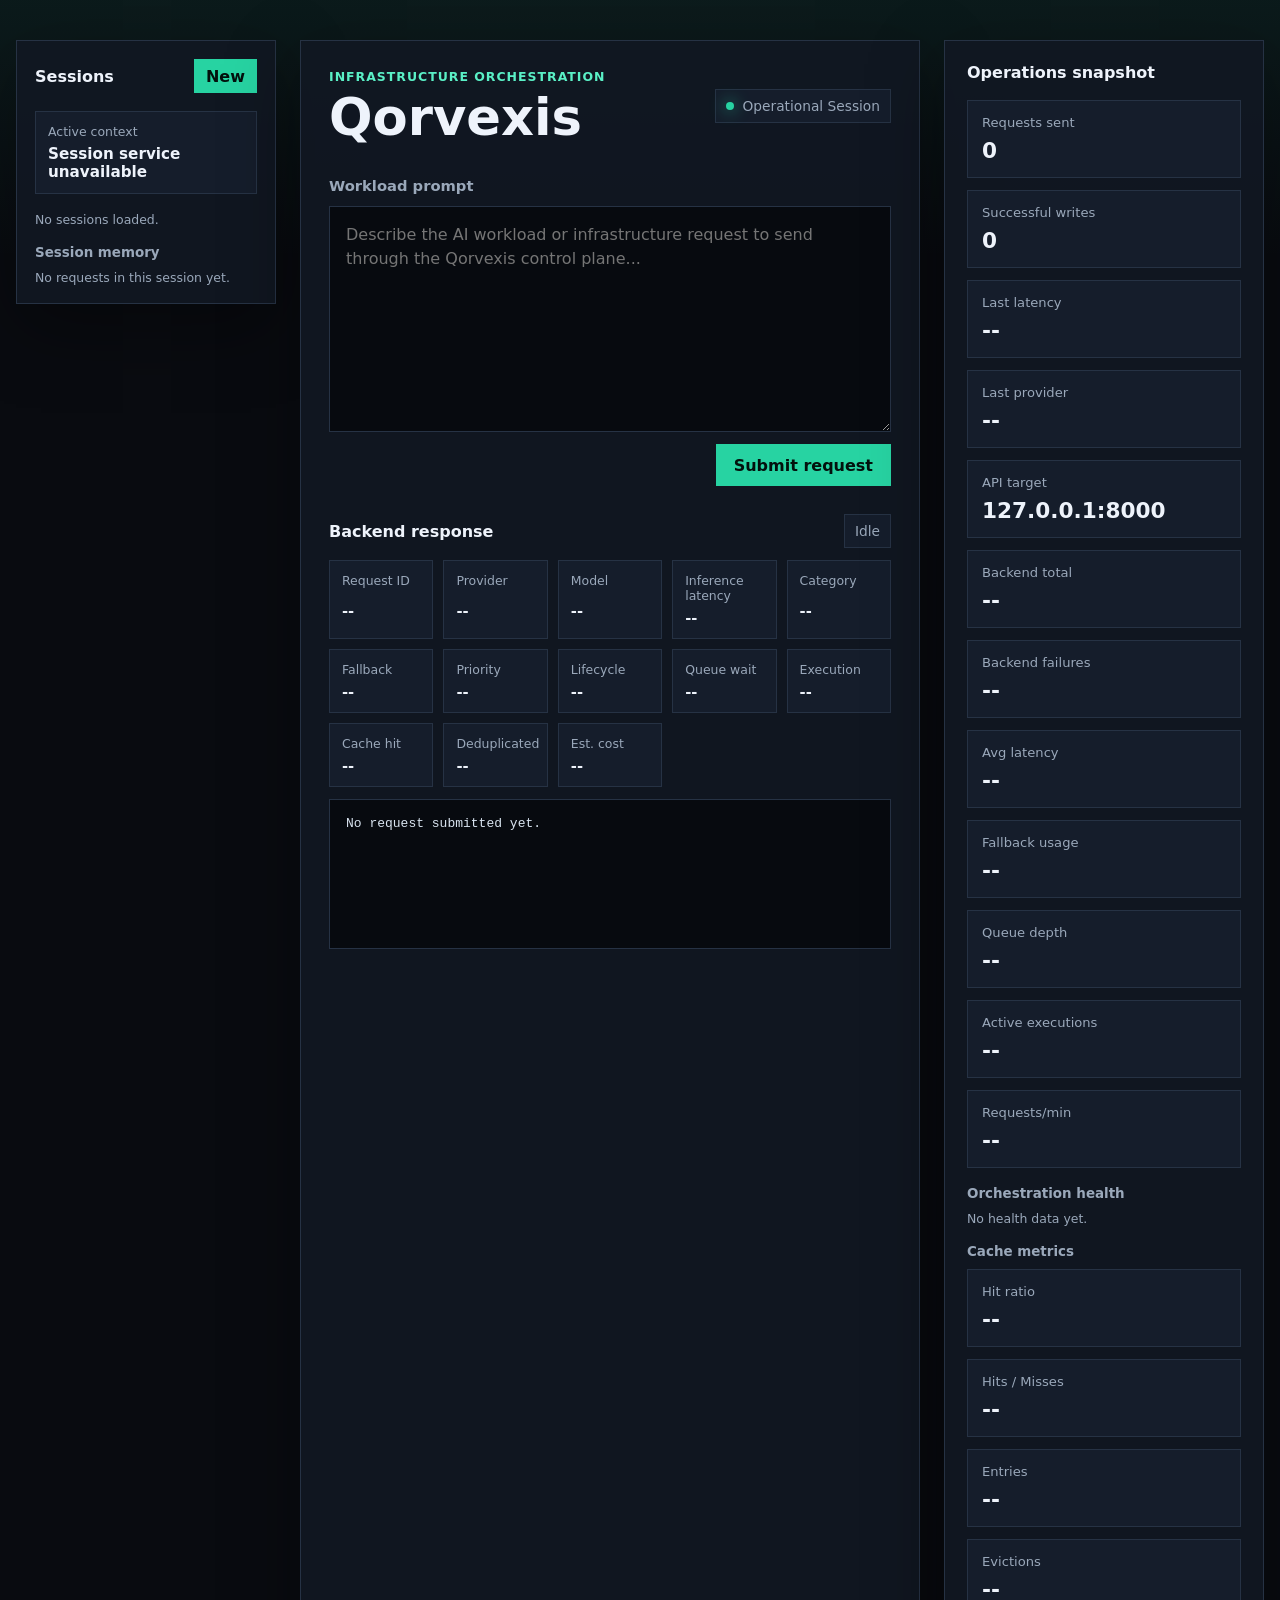
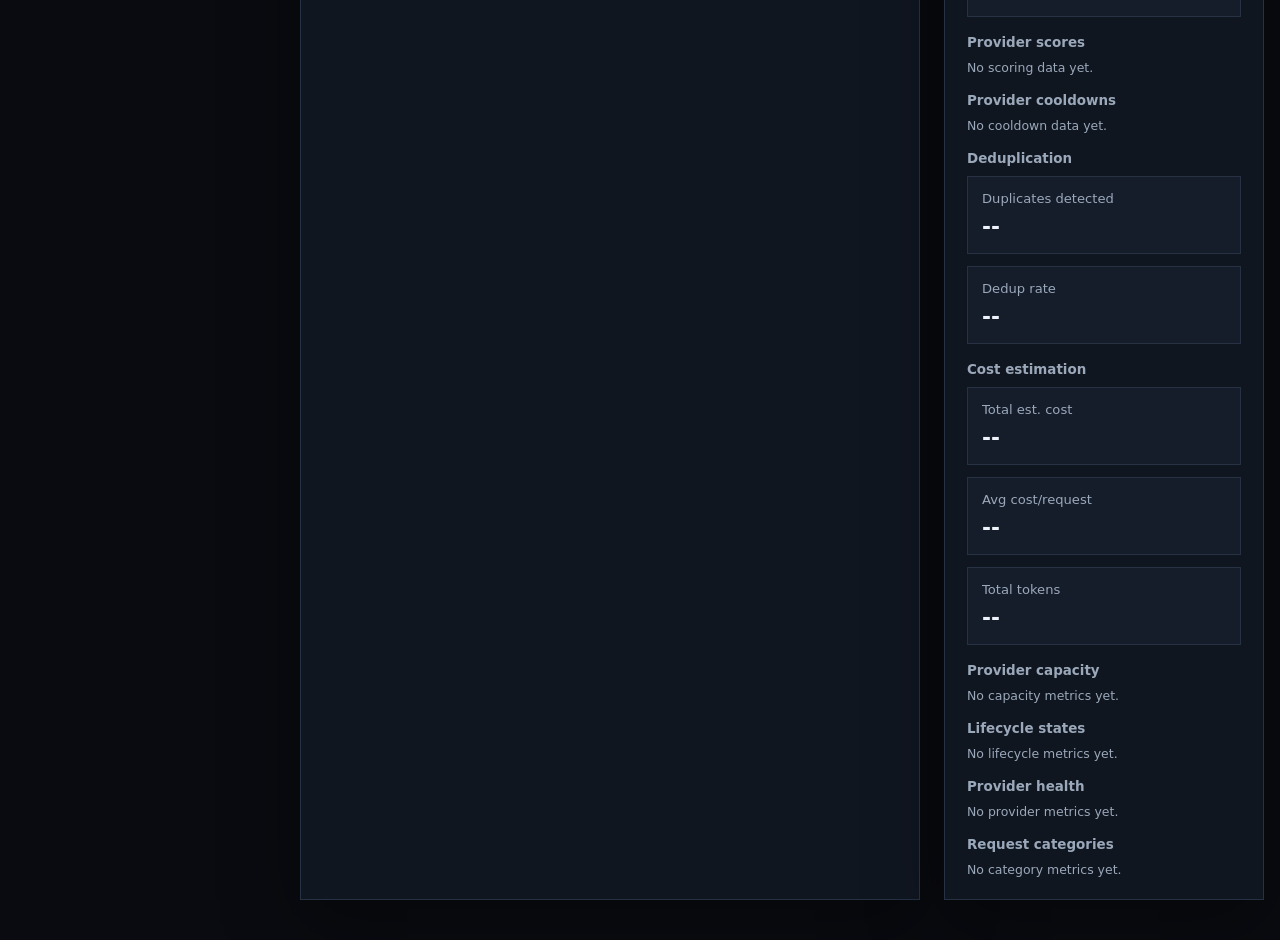
==== frontend/index.html @ 89fd3000 "Initial clean commit" ====
<!DOCTYPE html>
<html lang="en">
  <head>
    <meta charset="UTF-8" />
    <meta name="viewport" content="width=device-width, initial-scale=1.0" />
    <title>Qorvexis Infrastructure Console</title>
    <link rel="stylesheet" href="style.css" />
  </head>
  <body>
    <main class="app-shell">
      <aside class="session-panel">
        <div class="session-header">
          <h2>Sessions</h2>
          <button id="newSessionButton" type="button">New</button>
        </div>
        <div class="active-session">
          <span>Active context</span>
          <strong id="currentSessionName">Starting...</strong>
        </div>
        <div id="sessionList" class="session-list">
          <span class="empty-state">No sessions loaded.</span>
        </div>
        <section class="ops-section">
          <h3>Session memory</h3>
          <div id="sessionHistory" class="ops-list">
            <span class="empty-state">No requests in this session yet.</span>
          </div>
        </section>
      </aside>

      <section class="console-panel">
        <div class="panel-header">
          <div>
            <p class="eyebrow">Infrastructure orchestration</p>
            <h1>Qorvexis</h1>
          </div>
          <div class="status-pill">
            <span class="status-dot"></span>
            Operational Session
          </div>
        </div>

        <form id="promptForm" class="prompt-form">
          <label for="promptInput">Workload prompt</label>
          <textarea
            id="promptInput"
            name="prompt"
            rows="8"
            placeholder="Describe the AI workload or infrastructure request to send through the Qorvexis control plane..."
            required
          ></textarea>
          <div class="form-actions">
            <p id="formMessage" class="form-message" aria-live="polite"></p>
            <button id="submitButton" type="submit">Submit request</button>
          </div>
        </form>

        <section class="response-section" aria-live="polite">
          <div class="section-title-row">
            <h2>Backend response</h2>
            <span id="requestState" class="request-state">Idle</span>
          </div>
          <div class="inference-metadata">
            <div>
              <span>Request ID</span>
              <strong id="requestId">--</strong>
            </div>
            <div>
              <span>Provider</span>
              <strong id="providerUsed">--</strong>
            </div>
            <div>
              <span>Model</span>
              <strong id="modelUsed">--</strong>
            </div>
            <div>
              <span>Inference latency</span>
              <strong id="inferenceLatency">--</strong>
            </div>
            <div>
              <span>Category</span>
              <strong id="requestCategory">--</strong>
            </div>
            <div>
              <span>Fallback</span>
              <strong id="fallbackUsed">--</strong>
            </div>
            <div>
              <span>Priority</span>
              <strong id="requestPriority">--</strong>
            </div>
            <div>
              <span>Lifecycle</span>
              <strong id="lifecycleState">--</strong>
            </div>
            <div>
              <span>Queue wait</span>
              <strong id="queueWait">--</strong>
            </div>
            <div>
              <span>Execution</span>
              <strong id="executionDuration">--</strong>
            </div>
            <div>
              <span>Cache hit</span>
              <strong id="cacheHit">--</strong>
            </div>
            <div>
              <span>Deduplicated</span>
              <strong id="deduplicated">--</strong>
            </div>
            <div>
              <span>Est. cost</span>
              <strong id="estimatedCost">--</strong>
            </div>
          </div>
          <pre id="responseOutput" class="response-output">No request submitted yet.</pre>
        </section>
      </section>

      <aside class="analytics-panel">
        <h2>Operations snapshot</h2>
        <div class="metric-grid">
          <div class="metric-card">
            <span class="metric-label">Requests sent</span>
            <strong id="requestsSent">0</strong>
          </div>
          <div class="metric-card">
            <span class="metric-label">Successful writes</span>
            <strong id="successfulWrites">0</strong>
          </div>
          <div class="metric-card">
            <span class="metric-label">Last latency</span>
            <strong id="lastLatency">--</strong>
          </div>
          <div class="metric-card">
            <span class="metric-label">Last provider</span>
            <strong id="lastProvider">--</strong>
          </div>
          <div class="metric-card">
            <span class="metric-label">API target</span>
            <strong id="apiTarget">Local</strong>
          </div>
          <div class="metric-card">
            <span class="metric-label">Backend total</span>
            <strong id="backendTotal">--</strong>
          </div>
          <div class="metric-card">
            <span class="metric-label">Backend failures</span>
            <strong id="backendFailures">--</strong>
          </div>
          <div class="metric-card">
            <span class="metric-label">Avg latency</span>
            <strong id="averageLatency">--</strong>
          </div>
          <div class="metric-card">
            <span class="metric-label">Fallback usage</span>
            <strong id="fallbackUsage">--</strong>
          </div>
          <div class="metric-card">
            <span class="metric-label">Queue depth</span>
            <strong id="queueDepth">--</strong>
          </div>
          <div class="metric-card">
            <span class="metric-label">Active executions</span>
            <strong id="activeExecutions">--</strong>
          </div>
          <div class="metric-card">
            <span class="metric-label">Requests/min</span>
            <strong id="requestsPerMinute">--</strong>
          </div>
        </div>

        <section class="ops-section">
          <h3>Orchestration health</h3>
          <div id="orchestrationHealth" class="ops-list">
            <span class="empty-state">No health data yet.</span>
          </div>
        </section>
        <section class="ops-section">
          <h3>Cache metrics</h3>
          <div class="metric-grid" id="cacheMetrics">
            <div class="metric-card">
              <span class="metric-label">Hit ratio</span>
              <strong id="cacheHitRatio">--</strong>
            </div>
            <div class="metric-card">
              <span class="metric-label">Hits / Misses</span>
              <strong id="cacheHitsMisses">--</strong>
            </div>
            <div class="metric-card">
              <span class="metric-label">Entries</span>
              <strong id="cacheEntries">--</strong>
            </div>
            <div class="metric-card">
              <span class="metric-label">Evictions</span>
              <strong id="cacheEvictions">--</strong>
            </div>
          </div>
        </section>
        <section class="ops-section">
          <h3>Provider scores</h3>
          <div id="providerScores" class="ops-list">
            <span class="empty-state">No scoring data yet.</span>
          </div>
        </section>
        <section class="ops-section">
          <h3>Provider cooldowns</h3>
          <div id="providerCooldowns" class="ops-list">
            <span class="empty-state">No cooldown data yet.</span>
          </div>
        </section>
        <section class="ops-section">
          <h3>Deduplication</h3>
          <div class="metric-grid" id="dedupMetrics">
            <div class="metric-card">
              <span class="metric-label">Duplicates detected</span>
              <strong id="dedupCount">--</strong>
            </div>
            <div class="metric-card">
              <span class="metric-label">Dedup rate</span>
              <strong id="dedupRate">--</strong>
            </div>
          </div>
        </section>
        <section class="ops-section">
          <h3>Cost estimation</h3>
          <div class="metric-grid" id="costMetrics">
            <div class="metric-card">
              <span class="metric-label">Total est. cost</span>
              <strong id="totalCost">--</strong>
            </div>
            <div class="metric-card">
              <span class="metric-label">Avg cost/request</span>
              <strong id="avgCostPerRequest">--</strong>
            </div>
            <div class="metric-card">
              <span class="metric-label">Total tokens</span>
              <strong id="totalTokens">--</strong>
            </div>
          </div>
        </section>
        <section class="ops-section">
          <h3>Provider capacity</h3>
          <div id="providerCapacity" class="ops-list">
            <span class="empty-state">No capacity metrics yet.</span>
          </div>
        </section>
        <section class="ops-section">
          <h3>Lifecycle states</h3>
          <div id="lifecycleBreakdown" class="ops-list">
            <span class="empty-state">No lifecycle metrics yet.</span>
          </div>
        </section>
        <section class="ops-section">
          <h3>Provider health</h3>
          <div id="providerHealth" class="ops-list">
            <span class="empty-state">No provider metrics yet.</span>
          </div>
        </section>
        <section class="ops-section">
          <h3>Request categories</h3>
          <div id="categoryBreakdown" class="ops-list">
            <span class="empty-state">No category metrics yet.</span>
          </div>
        </section>
      </aside>
    </main>

    <script src="script.js"></script>
  </body>
</html>
---- frontend/style.css ----
:root {
  color-scheme: dark;
  --bg: #090b10;
  --panel: #111722;
  --panel-strong: #151d2b;
  --border: #263244;
  --text: #eef3fb;
  --muted: #9aa8ba;
  --accent: #27d3a2;
  --accent-strong: #5af0c6;
  --danger: #ff6b7a;
  --warning: #e6bd54;
  --shadow: rgba(0, 0, 0, 0.35);
  font-family: Inter, ui-sans-serif, system-ui, -apple-system, BlinkMacSystemFont,
    "Segoe UI", sans-serif;
}

* {
  box-sizing: border-box;
}

body {
  margin: 0;
  min-height: 100vh;
  background:
    linear-gradient(180deg, rgba(39, 211, 162, 0.08), transparent 260px),
    var(--bg);
  color: var(--text);
}

button,
textarea {
  font: inherit;
}

.app-shell {
  display: grid;
  grid-template-columns: 260px minmax(0, 1fr) 320px;
  gap: 24px;
  width: min(1440px, calc(100% - 32px));
  margin: 0 auto;
  padding: 40px 0;
}

.console-panel,
.session-panel,
.analytics-panel {
  border: 1px solid var(--border);
  background: rgba(17, 23, 34, 0.92);
  box-shadow: 0 24px 70px var(--shadow);
}

.console-panel {
  padding: 28px;
}

.analytics-panel {
  align-self: start;
  padding: 22px;
}

.session-panel {
  align-self: start;
  padding: 18px;
}

.panel-header,
.section-title-row,
.form-actions,
.session-header {
  display: flex;
  align-items: center;
  justify-content: space-between;
  gap: 16px;
}

.eyebrow {
  margin: 0 0 8px;
  color: var(--accent-strong);
  font-size: 0.78rem;
  font-weight: 700;
  letter-spacing: 0.08em;
  text-transform: uppercase;
}

h1,
h2 {
  margin: 0;
  letter-spacing: 0;
}

h1 {
  font-size: clamp(2.2rem, 4vw, 4rem);
  line-height: 1;
}

h2 {
  font-size: 1rem;
}

.status-pill,
.request-state {
  display: inline-flex;
  align-items: center;
  gap: 8px;
  min-height: 34px;
  border: 1px solid var(--border);
  background: var(--panel-strong);
  color: var(--muted);
  padding: 7px 10px;
  font-size: 0.86rem;
  white-space: nowrap;
}

.status-dot {
  width: 8px;
  height: 8px;
  border-radius: 50%;
  background: var(--accent);
  box-shadow: 0 0 16px rgba(39, 211, 162, 0.9);
}

.prompt-form {
  display: grid;
  gap: 12px;
  margin-top: 34px;
}

label {
  color: var(--muted);
  font-size: 0.92rem;
  font-weight: 700;
}

textarea {
  width: 100%;
  min-height: 220px;
  resize: vertical;
  border: 1px solid var(--border);
  border-radius: 0;
  outline: none;
  background: #070a0f;
  color: var(--text);
  padding: 16px;
  line-height: 1.5;
}

textarea:focus {
  border-color: var(--accent);
  box-shadow: 0 0 0 3px rgba(39, 211, 162, 0.16);
}

button {
  min-height: 42px;
  border: 0;
  background: var(--accent);
  color: #03110d;
  cursor: pointer;
  font-weight: 800;
  padding: 0 18px;
}

button:hover {
  background: var(--accent-strong);
}

button:disabled {
  cursor: not-allowed;
  opacity: 0.62;
}

.session-header button {
  min-height: 34px;
  padding: 0 12px;
}

.active-session {
  display: grid;
  gap: 6px;
  margin: 18px 0;
  border: 1px solid var(--border);
  background: var(--panel-strong);
  padding: 12px;
}

.active-session span {
  color: var(--muted);
  font-size: 0.78rem;
}

.active-session strong {
  overflow-wrap: anywhere;
  font-size: 0.95rem;
}

.session-list {
  display: grid;
  gap: 8px;
  max-height: 240px;
  overflow: auto;
}

.session-item {
  width: 100%;
  min-height: auto;
  border: 1px solid var(--border);
  background: #0b1018;
  color: var(--text);
  text-align: left;
  padding: 10px;
}

.session-item:hover,
.session-item.active {
  border-color: var(--accent);
  background: #102019;
  color: var(--accent-strong);
}

.form-message {
  min-height: 20px;
  margin: 0;
  color: var(--muted);
  font-size: 0.92rem;
}

.form-message.error {
  color: var(--danger);
}

.response-section {
  display: grid;
  gap: 12px;
  margin-top: 28px;
}

.inference-metadata {
  display: grid;
  grid-template-columns: repeat(5, minmax(0, 1fr));
  gap: 10px;
}

.inference-metadata div {
  display: grid;
  gap: 6px;
  min-width: 0;
  border: 1px solid var(--border);
  background: var(--panel-strong);
  padding: 12px;
}

.inference-metadata span {
  color: var(--muted);
  font-size: 0.78rem;
}

.inference-metadata strong {
  overflow-wrap: anywhere;
  font-size: 0.92rem;
}

.response-output {
  min-height: 150px;
  margin: 0;
  border: 1px solid var(--border);
  background: #070a0f;
  color: #d9e4f0;
  overflow: auto;
  padding: 16px;
  white-space: pre-wrap;
}

.analytics-panel h2 {
  margin-bottom: 18px;
}

.metric-grid {
  display: grid;
  gap: 12px;
}

.metric-card {
  display: grid;
  gap: 8px;
  border: 1px solid var(--border);
  background: var(--panel-strong);
  padding: 14px;
}

.metric-label {
  color: var(--muted);
  font-size: 0.82rem;
}

.metric-card strong {
  font-size: 1.35rem;
  overflow-wrap: anywhere;
}

.ops-section {
  display: grid;
  gap: 10px;
  margin-top: 18px;
}

.ops-section h3 {
  margin: 0;
  color: var(--muted);
  font-size: 0.84rem;
  letter-spacing: 0;
}

.ops-list {
  display: grid;
  gap: 8px;
}

.ops-row {
  display: grid;
  gap: 4px;
  border: 1px solid var(--border);
  background: #0b1018;
  padding: 10px;
}

.ops-row strong {
  font-size: 0.92rem;
}

.ops-row span,
.empty-state {
  color: var(--muted);
  font-size: 0.78rem;
}

.health-ok {
  color: var(--accent-strong);
}

.health-warn {
  color: var(--warning);
}

.request-state.loading {
  color: var(--warning);
}

.request-state.success {
  color: var(--accent-strong);
}

.request-state.error {
  color: var(--danger);
}

/* Phase 5 — operational intelligence styles */

.health-critical {
  color: var(--danger);
}

.ops-row .health-ok,
.ops-row .health-warn,
.ops-row .health-critical {
  font-weight: 700;
}

.metric-card strong.health-ok {
  color: var(--accent-strong);
}

.metric-card strong.health-warn {
  color: var(--warning);
}

.metric-card strong.health-critical {
  color: var(--danger);
}

@media (max-width: 860px) {
  .app-shell {
    grid-template-columns: 1fr;
    padding: 20px 0;
  }

  .console-panel,
  .session-panel,
  .analytics-panel {
    padding: 18px;
  }

  .panel-header,
  .form-actions {
    align-items: stretch;
    flex-direction: column;
  }

  .status-pill,
  button {
    width: 100%;
    justify-content: center;
  }

  .inference-metadata {
    grid-template-columns: 1fr;
  }
}
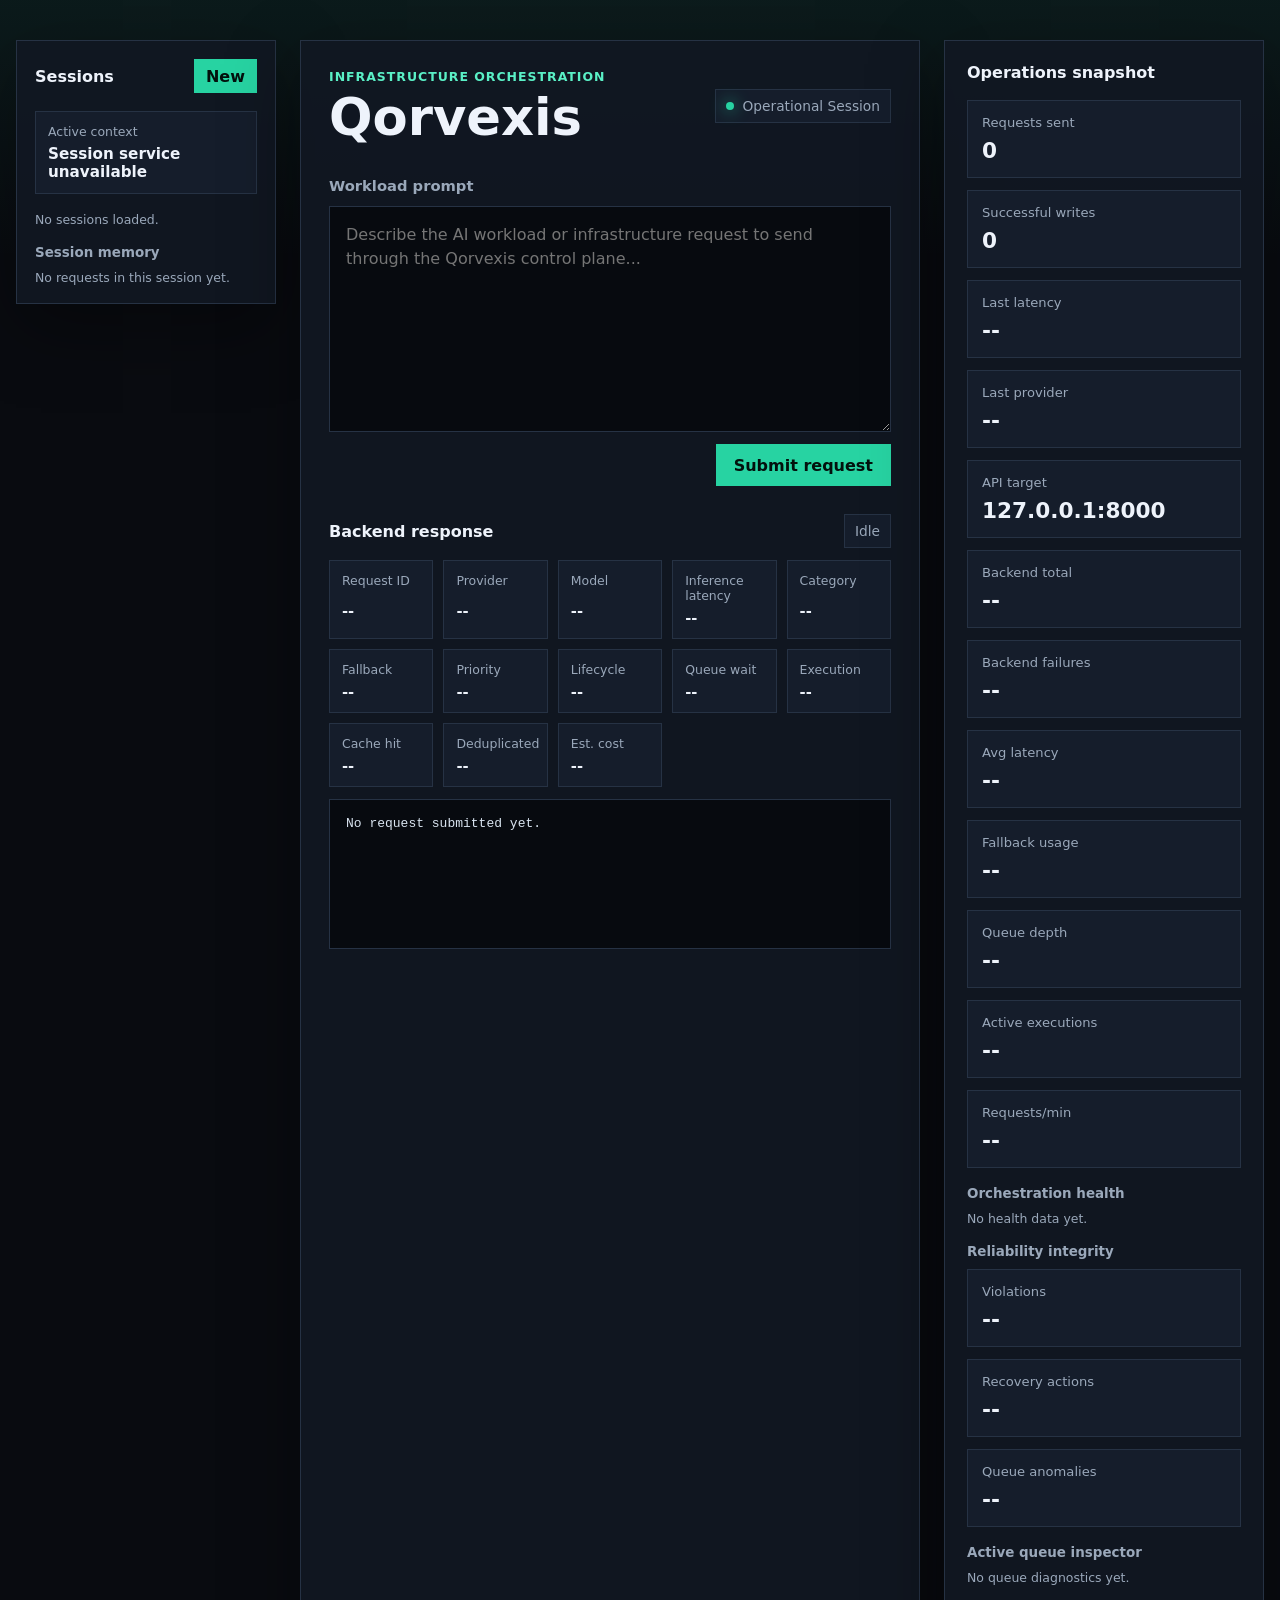
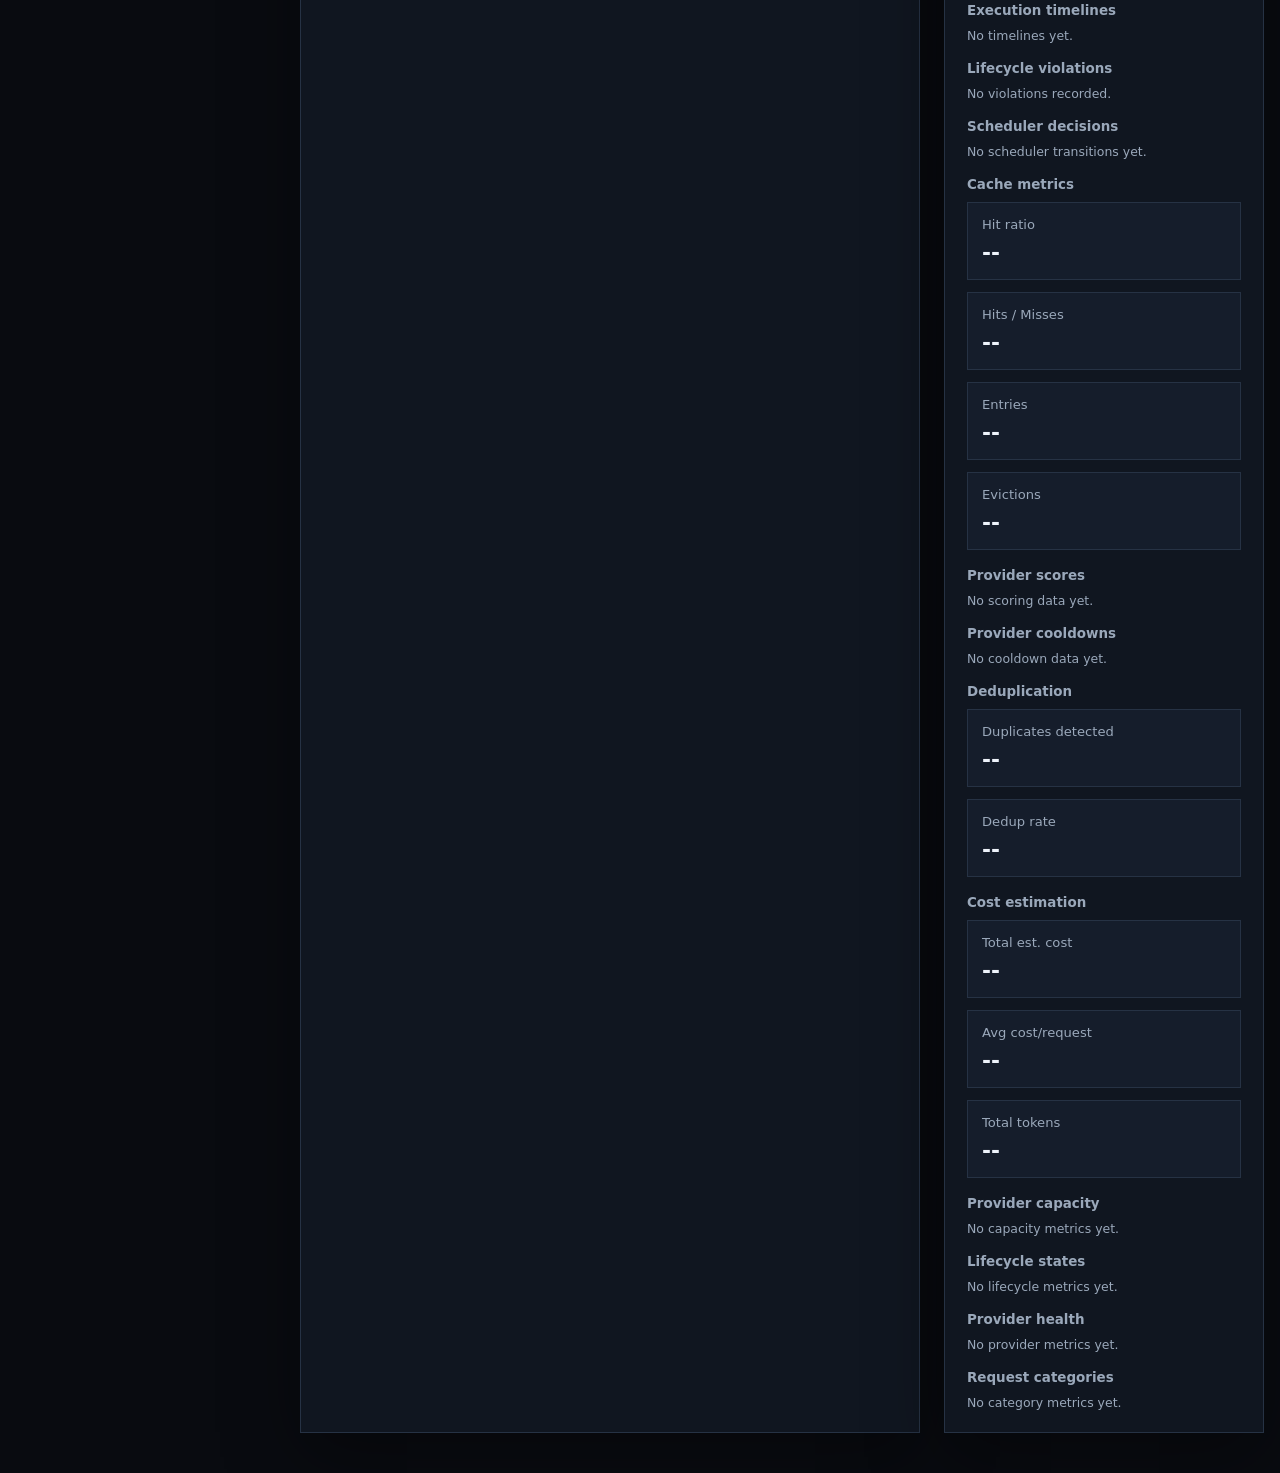
==== commit 4931b5d8: "Phase 6 reliability hardening baseline" ====
--- a/frontend/index.html
+++ b/frontend/index.html
@@ -178,6 +178,47 @@
           </div>
         </section>
         <section class="ops-section">
+          <h3>Reliability integrity</h3>
+          <div class="metric-grid">
+            <div class="metric-card">
+              <span class="metric-label">Violations</span>
+              <strong id="integrityViolations">--</strong>
+            </div>
+            <div class="metric-card">
+              <span class="metric-label">Recovery actions</span>
+              <strong id="recoveryActions">--</strong>
+            </div>
+            <div class="metric-card">
+              <span class="metric-label">Queue anomalies</span>
+              <strong id="queueAnomalies">--</strong>
+            </div>
+          </div>
+        </section>
+        <section class="ops-section">
+          <h3>Active queue inspector</h3>
+          <div id="activeQueueInspector" class="ops-list">
+            <span class="empty-state">No queue diagnostics yet.</span>
+          </div>
+        </section>
+        <section class="ops-section">
+          <h3>Execution timelines</h3>
+          <div id="executionTimelines" class="ops-list">
+            <span class="empty-state">No timelines yet.</span>
+          </div>
+        </section>
+        <section class="ops-section">
+          <h3>Lifecycle violations</h3>
+          <div id="violationLog" class="ops-list">
+            <span class="empty-state">No violations recorded.</span>
+          </div>
+        </section>
+        <section class="ops-section">
+          <h3>Scheduler decisions</h3>
+          <div id="schedulerDecisions" class="ops-list">
+            <span class="empty-state">No scheduler transitions yet.</span>
+          </div>
+        </section>
+        <section class="ops-section">
           <h3>Cache metrics</h3>
           <div class="metric-grid" id="cacheMetrics">
             <div class="metric-card">
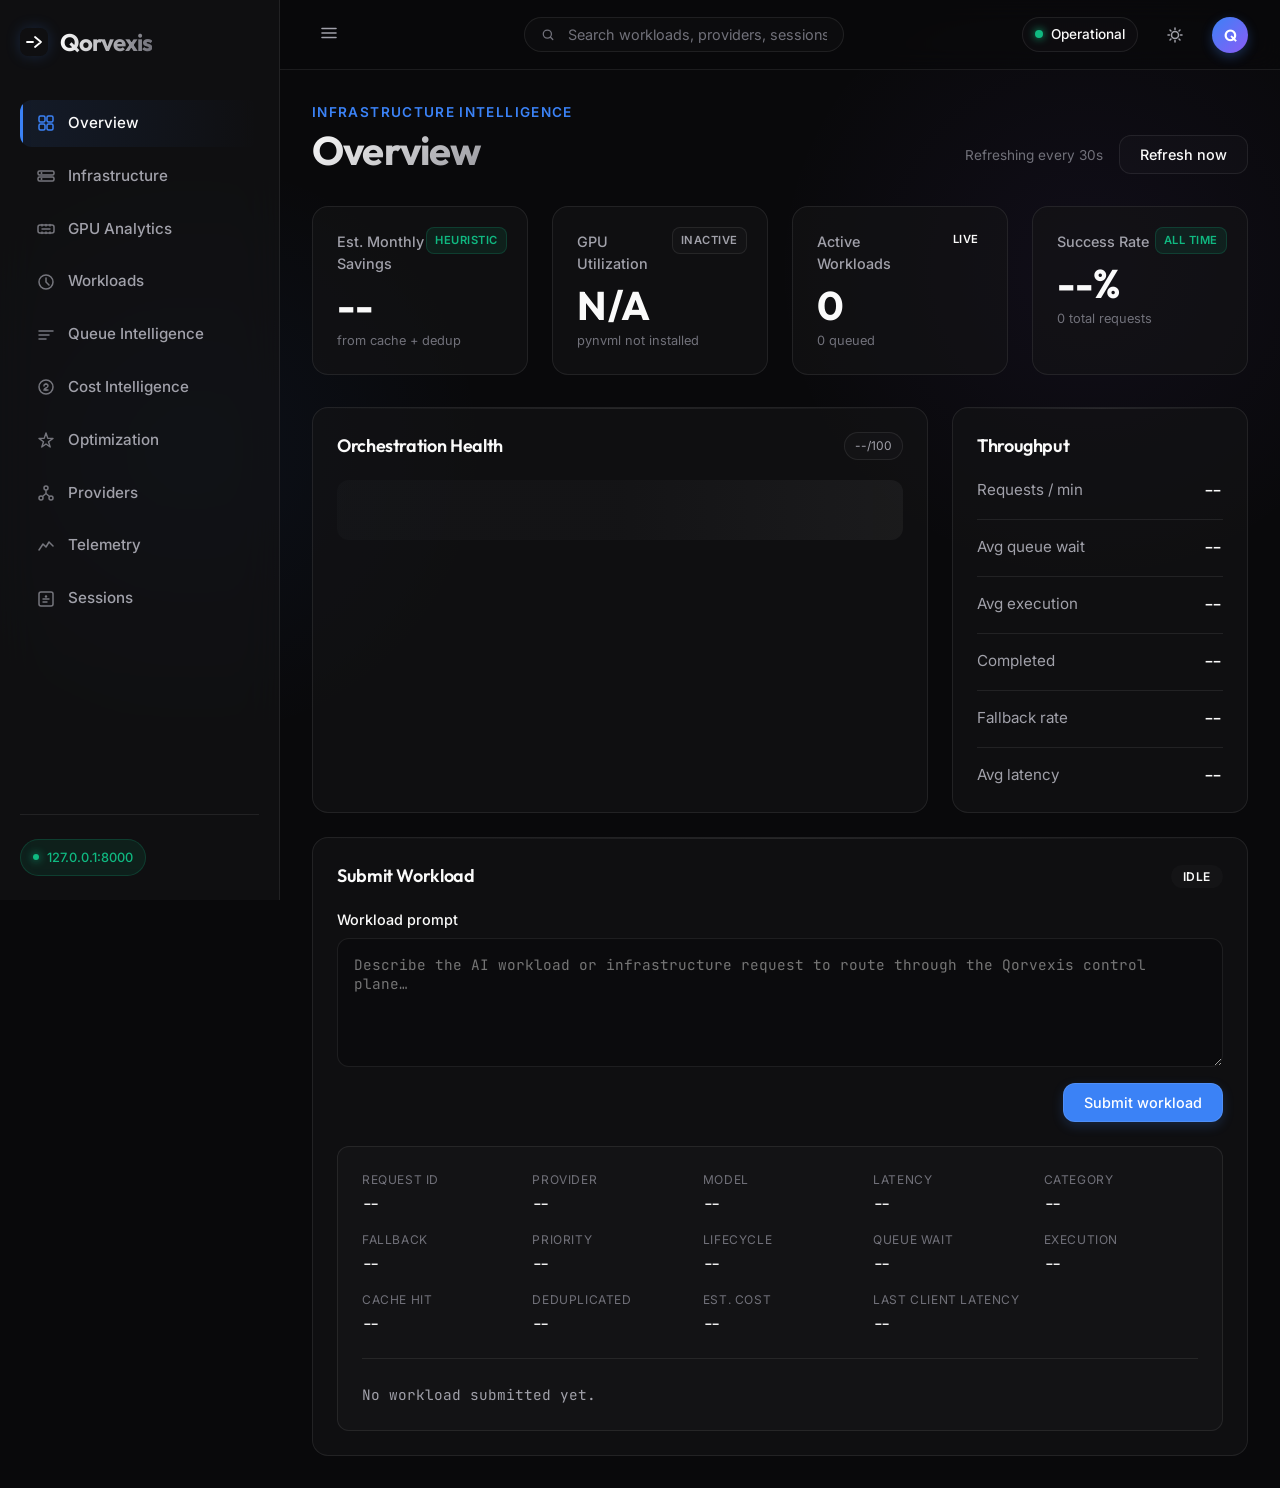
==== commit ee7d942e: "Complete Phase 7 telemetry, frontend redesign, and resilient dashboard integration" ====
--- a/frontend/index.html
+++ b/frontend/index.html
@@ -1,313 +1,723 @@
 <!DOCTYPE html>
-<html lang="en">
-  <head>
-    <meta charset="UTF-8" />
-    <meta name="viewport" content="width=device-width, initial-scale=1.0" />
-    <title>Qorvexis Infrastructure Console</title>
-    <link rel="stylesheet" href="style.css" />
-  </head>
-  <body>
-    <main class="app-shell">
-      <aside class="session-panel">
-        <div class="session-header">
-          <h2>Sessions</h2>
-          <button id="newSessionButton" type="button">New</button>
-        </div>
-        <div class="active-session">
-          <span>Active context</span>
-          <strong id="currentSessionName">Starting...</strong>
-        </div>
-        <div id="sessionList" class="session-list">
-          <span class="empty-state">No sessions loaded.</span>
-        </div>
-        <section class="ops-section">
-          <h3>Session memory</h3>
-          <div id="sessionHistory" class="ops-list">
-            <span class="empty-state">No requests in this session yet.</span>
-          </div>
-        </section>
-      </aside>
-
-      <section class="console-panel">
-        <div class="panel-header">
-          <div>
-            <p class="eyebrow">Infrastructure orchestration</p>
-            <h1>Qorvexis</h1>
-          </div>
-          <div class="status-pill">
-            <span class="status-dot"></span>
-            Operational Session
-          </div>
-        </div>
-
-        <form id="promptForm" class="prompt-form">
-          <label for="promptInput">Workload prompt</label>
-          <textarea
-            id="promptInput"
-            name="prompt"
-            rows="8"
-            placeholder="Describe the AI workload or infrastructure request to send through the Qorvexis control plane..."
-            required
-          ></textarea>
-          <div class="form-actions">
-            <p id="formMessage" class="form-message" aria-live="polite"></p>
-            <button id="submitButton" type="submit">Submit request</button>
-          </div>
-        </form>
-
-        <section class="response-section" aria-live="polite">
-          <div class="section-title-row">
-            <h2>Backend response</h2>
-            <span id="requestState" class="request-state">Idle</span>
-          </div>
-          <div class="inference-metadata">
-            <div>
-              <span>Request ID</span>
-              <strong id="requestId">--</strong>
-            </div>
-            <div>
-              <span>Provider</span>
-              <strong id="providerUsed">--</strong>
-            </div>
-            <div>
-              <span>Model</span>
-              <strong id="modelUsed">--</strong>
-            </div>
-            <div>
-              <span>Inference latency</span>
-              <strong id="inferenceLatency">--</strong>
-            </div>
-            <div>
-              <span>Category</span>
-              <strong id="requestCategory">--</strong>
-            </div>
-            <div>
-              <span>Fallback</span>
-              <strong id="fallbackUsed">--</strong>
-            </div>
-            <div>
-              <span>Priority</span>
-              <strong id="requestPriority">--</strong>
-            </div>
-            <div>
-              <span>Lifecycle</span>
-              <strong id="lifecycleState">--</strong>
-            </div>
-            <div>
-              <span>Queue wait</span>
-              <strong id="queueWait">--</strong>
-            </div>
-            <div>
-              <span>Execution</span>
-              <strong id="executionDuration">--</strong>
-            </div>
-            <div>
-              <span>Cache hit</span>
-              <strong id="cacheHit">--</strong>
-            </div>
-            <div>
-              <span>Deduplicated</span>
-              <strong id="deduplicated">--</strong>
-            </div>
-            <div>
-              <span>Est. cost</span>
-              <strong id="estimatedCost">--</strong>
-            </div>
-          </div>
-          <pre id="responseOutput" class="response-output">No request submitted yet.</pre>
-        </section>
-      </section>
-
-      <aside class="analytics-panel">
-        <h2>Operations snapshot</h2>
-        <div class="metric-grid">
-          <div class="metric-card">
-            <span class="metric-label">Requests sent</span>
-            <strong id="requestsSent">0</strong>
-          </div>
-          <div class="metric-card">
-            <span class="metric-label">Successful writes</span>
-            <strong id="successfulWrites">0</strong>
-          </div>
-          <div class="metric-card">
-            <span class="metric-label">Last latency</span>
-            <strong id="lastLatency">--</strong>
-          </div>
-          <div class="metric-card">
-            <span class="metric-label">Last provider</span>
-            <strong id="lastProvider">--</strong>
-          </div>
-          <div class="metric-card">
-            <span class="metric-label">API target</span>
-            <strong id="apiTarget">Local</strong>
-          </div>
-          <div class="metric-card">
-            <span class="metric-label">Backend total</span>
-            <strong id="backendTotal">--</strong>
-          </div>
-          <div class="metric-card">
-            <span class="metric-label">Backend failures</span>
-            <strong id="backendFailures">--</strong>
-          </div>
-          <div class="metric-card">
-            <span class="metric-label">Avg latency</span>
-            <strong id="averageLatency">--</strong>
-          </div>
-          <div class="metric-card">
-            <span class="metric-label">Fallback usage</span>
-            <strong id="fallbackUsage">--</strong>
-          </div>
-          <div class="metric-card">
-            <span class="metric-label">Queue depth</span>
-            <strong id="queueDepth">--</strong>
-          </div>
-          <div class="metric-card">
-            <span class="metric-label">Active executions</span>
-            <strong id="activeExecutions">--</strong>
-          </div>
-          <div class="metric-card">
-            <span class="metric-label">Requests/min</span>
-            <strong id="requestsPerMinute">--</strong>
-          </div>
-        </div>
-
-        <section class="ops-section">
-          <h3>Orchestration health</h3>
-          <div id="orchestrationHealth" class="ops-list">
-            <span class="empty-state">No health data yet.</span>
-          </div>
-        </section>
-        <section class="ops-section">
-          <h3>Reliability integrity</h3>
-          <div class="metric-grid">
-            <div class="metric-card">
-              <span class="metric-label">Violations</span>
-              <strong id="integrityViolations">--</strong>
-            </div>
-            <div class="metric-card">
-              <span class="metric-label">Recovery actions</span>
-              <strong id="recoveryActions">--</strong>
-            </div>
-            <div class="metric-card">
-              <span class="metric-label">Queue anomalies</span>
-              <strong id="queueAnomalies">--</strong>
-            </div>
-          </div>
-        </section>
-        <section class="ops-section">
-          <h3>Active queue inspector</h3>
-          <div id="activeQueueInspector" class="ops-list">
-            <span class="empty-state">No queue diagnostics yet.</span>
-          </div>
-        </section>
-        <section class="ops-section">
-          <h3>Execution timelines</h3>
-          <div id="executionTimelines" class="ops-list">
-            <span class="empty-state">No timelines yet.</span>
-          </div>
-        </section>
-        <section class="ops-section">
-          <h3>Lifecycle violations</h3>
-          <div id="violationLog" class="ops-list">
-            <span class="empty-state">No violations recorded.</span>
-          </div>
-        </section>
-        <section class="ops-section">
-          <h3>Scheduler decisions</h3>
-          <div id="schedulerDecisions" class="ops-list">
-            <span class="empty-state">No scheduler transitions yet.</span>
-          </div>
-        </section>
-        <section class="ops-section">
-          <h3>Cache metrics</h3>
-          <div class="metric-grid" id="cacheMetrics">
-            <div class="metric-card">
-              <span class="metric-label">Hit ratio</span>
-              <strong id="cacheHitRatio">--</strong>
-            </div>
-            <div class="metric-card">
-              <span class="metric-label">Hits / Misses</span>
-              <strong id="cacheHitsMisses">--</strong>
-            </div>
-            <div class="metric-card">
-              <span class="metric-label">Entries</span>
-              <strong id="cacheEntries">--</strong>
-            </div>
-            <div class="metric-card">
-              <span class="metric-label">Evictions</span>
-              <strong id="cacheEvictions">--</strong>
-            </div>
-          </div>
-        </section>
-        <section class="ops-section">
-          <h3>Provider scores</h3>
-          <div id="providerScores" class="ops-list">
-            <span class="empty-state">No scoring data yet.</span>
-          </div>
-        </section>
-        <section class="ops-section">
-          <h3>Provider cooldowns</h3>
-          <div id="providerCooldowns" class="ops-list">
-            <span class="empty-state">No cooldown data yet.</span>
-          </div>
-        </section>
-        <section class="ops-section">
-          <h3>Deduplication</h3>
-          <div class="metric-grid" id="dedupMetrics">
-            <div class="metric-card">
-              <span class="metric-label">Duplicates detected</span>
-              <strong id="dedupCount">--</strong>
-            </div>
-            <div class="metric-card">
-              <span class="metric-label">Dedup rate</span>
-              <strong id="dedupRate">--</strong>
-            </div>
-          </div>
-        </section>
-        <section class="ops-section">
-          <h3>Cost estimation</h3>
-          <div class="metric-grid" id="costMetrics">
-            <div class="metric-card">
-              <span class="metric-label">Total est. cost</span>
-              <strong id="totalCost">--</strong>
-            </div>
-            <div class="metric-card">
-              <span class="metric-label">Avg cost/request</span>
-              <strong id="avgCostPerRequest">--</strong>
-            </div>
-            <div class="metric-card">
-              <span class="metric-label">Total tokens</span>
-              <strong id="totalTokens">--</strong>
-            </div>
-          </div>
-        </section>
-        <section class="ops-section">
-          <h3>Provider capacity</h3>
-          <div id="providerCapacity" class="ops-list">
-            <span class="empty-state">No capacity metrics yet.</span>
-          </div>
-        </section>
-        <section class="ops-section">
-          <h3>Lifecycle states</h3>
-          <div id="lifecycleBreakdown" class="ops-list">
-            <span class="empty-state">No lifecycle metrics yet.</span>
-          </div>
-        </section>
-        <section class="ops-section">
-          <h3>Provider health</h3>
-          <div id="providerHealth" class="ops-list">
-            <span class="empty-state">No provider metrics yet.</span>
-          </div>
-        </section>
-        <section class="ops-section">
-          <h3>Request categories</h3>
-          <div id="categoryBreakdown" class="ops-list">
-            <span class="empty-state">No category metrics yet.</span>
-          </div>
-        </section>
-      </aside>
+<html lang="en" data-theme="dark">
+<head>
+  <meta charset="UTF-8" />
+  <meta name="viewport" content="width=device-width, initial-scale=1.0" />
+  <title>Qorvexis — Infrastructure Intelligence Platform</title>
+  <meta name="description" content="Qorvexis — AI infrastructure orchestration, telemetry, and cost optimization intelligence platform." />
+  <link rel="preconnect" href="https://fonts.googleapis.com" />
+  <link rel="preconnect" href="https://fonts.gstatic.com" crossorigin />
+  <link href="https://fonts.googleapis.com/css2?family=Geist:wght@300;400;500;600;700&family=Geist+Mono:wght@400;500&display=swap" rel="stylesheet" />
+  <link rel="stylesheet" href="style.css" />
+</head>
+<body class="theme-dark">
+  <a class="skip-link" href="#view-overview">Skip to main content</a>
+
+  <!-- ── Sidebar ───────────────────────────────────────────────────── -->
+  <aside class="sidebar" id="sidebar">
+    <div class="sidebar-logo">
+      <svg class="logo-mark" width="28" height="28" viewBox="0 0 28 28" fill="none">
+        <rect width="28" height="28" rx="6" fill="var(--accent)"/>
+        <path d="M7 14h6M15 9l6 5-6 5" stroke="#fff" stroke-width="1.8" stroke-linecap="round" stroke-linejoin="round"/>
+      </svg>
+      <span class="logo-text">Qorvexis</span>
+    </div>
+
+    <nav class="sidebar-nav" aria-label="Main navigation">
+      <a href="#" class="nav-item active" data-section="overview" id="nav-overview">
+        <svg class="nav-icon" viewBox="0 0 20 20" fill="none">
+          <rect x="3" y="3" width="6" height="6" rx="1.5" stroke="currentColor" stroke-width="1.5"/>
+          <rect x="11" y="3" width="6" height="6" rx="1.5" stroke="currentColor" stroke-width="1.5"/>
+          <rect x="3" y="11" width="6" height="6" rx="1.5" stroke="currentColor" stroke-width="1.5"/>
+          <rect x="11" y="11" width="6" height="6" rx="1.5" stroke="currentColor" stroke-width="1.5"/>
+        </svg>
+        <span>Overview</span>
+      </a>
+      <a href="#" class="nav-item" data-section="infrastructure" id="nav-infrastructure">
+        <svg class="nav-icon" viewBox="0 0 20 20" fill="none">
+          <rect x="2" y="5" width="16" height="4" rx="1.5" stroke="currentColor" stroke-width="1.5"/>
+          <rect x="2" y="11" width="16" height="4" rx="1.5" stroke="currentColor" stroke-width="1.5"/>
+          <circle cx="5.5" cy="7" r="1" fill="currentColor"/>
+          <circle cx="5.5" cy="13" r="1" fill="currentColor"/>
+        </svg>
+        <span>Infrastructure</span>
+      </a>
+      <a href="#" class="nav-item" data-section="gpu" id="nav-gpu">
+        <svg class="nav-icon" viewBox="0 0 20 20" fill="none">
+          <rect x="2" y="6" width="16" height="8" rx="2" stroke="currentColor" stroke-width="1.5"/>
+          <path d="M6 10h8M6 13v1.5M10 13v1.5M14 13v1.5M6 7V5.5M10 7V5.5M14 7V5.5" stroke="currentColor" stroke-width="1.4" stroke-linecap="round"/>
+        </svg>
+        <span>GPU Analytics</span>
+      </a>
+      <a href="#" class="nav-item" data-section="workloads" id="nav-workloads">
+        <svg class="nav-icon" viewBox="0 0 20 20" fill="none">
+          <circle cx="10" cy="10" r="7" stroke="currentColor" stroke-width="1.5"/>
+          <path d="M10 6v4l3 3" stroke="currentColor" stroke-width="1.5" stroke-linecap="round"/>
+        </svg>
+        <span>Workloads</span>
+      </a>
+      <a href="#" class="nav-item" data-section="queue" id="nav-queue">
+        <svg class="nav-icon" viewBox="0 0 20 20" fill="none">
+          <path d="M3 6h14M3 10h10M3 14h7" stroke="currentColor" stroke-width="1.5" stroke-linecap="round"/>
+        </svg>
+        <span>Queue Intelligence</span>
+      </a>
+      <a href="#" class="nav-item" data-section="cost" id="nav-cost">
+        <svg class="nav-icon" viewBox="0 0 20 20" fill="none">
+          <circle cx="10" cy="10" r="7" stroke="currentColor" stroke-width="1.5"/>
+          <path d="M10 6.5v1M10 12.5v1M8 9a2 2 0 0 1 4 0c0 2-4 2-4 4h4" stroke="currentColor" stroke-width="1.4" stroke-linecap="round"/>
+        </svg>
+        <span>Cost Intelligence</span>
+      </a>
+      <a href="#" class="nav-item" data-section="optimization" id="nav-optimization">
+        <svg class="nav-icon" viewBox="0 0 20 20" fill="none">
+          <path d="M10 3l1.8 5.4H17l-4.5 3.3 1.7 5.3L10 14l-4.2 3 1.7-5.3L3 8.4h5.2L10 3z" stroke="currentColor" stroke-width="1.4" stroke-linejoin="round"/>
+        </svg>
+        <span>Optimization</span>
+      </a>
+      <a href="#" class="nav-item" data-section="providers" id="nav-providers">
+        <svg class="nav-icon" viewBox="0 0 20 20" fill="none">
+          <circle cx="10" cy="5" r="2" stroke="currentColor" stroke-width="1.5"/>
+          <circle cx="5" cy="15" r="2" stroke="currentColor" stroke-width="1.5"/>
+          <circle cx="15" cy="15" r="2" stroke="currentColor" stroke-width="1.5"/>
+          <path d="M10 7v3.5M10 10.5l-3.2 2.7M10 10.5l3.2 2.7" stroke="currentColor" stroke-width="1.4" stroke-linecap="round"/>
+        </svg>
+        <span>Providers</span>
+      </a>
+      <a href="#" class="nav-item" data-section="telemetry" id="nav-telemetry">
+        <svg class="nav-icon" viewBox="0 0 20 20" fill="none">
+          <polyline points="3,14 7,8 10,11 13,6 17,10" stroke="currentColor" stroke-width="1.5" stroke-linecap="round" stroke-linejoin="round"/>
+        </svg>
+        <span>Telemetry</span>
+      </a>
+      <a href="#" class="nav-item" data-section="sessions" id="nav-sessions">
+        <svg class="nav-icon" viewBox="0 0 20 20" fill="none">
+          <rect x="3" y="3" width="14" height="14" rx="2" stroke="currentColor" stroke-width="1.5"/>
+          <path d="M7 10h6M7 13h4" stroke="currentColor" stroke-width="1.4" stroke-linecap="round"/>
+          <circle cx="10" cy="7.5" r="1.2" fill="currentColor"/>
+        </svg>
+        <span>Sessions</span>
+      </a>
+    </nav>
+
+    <div class="sidebar-footer">
+      <div class="env-badge">
+        <span class="env-dot"></span>
+        <span id="apiTarget">localhost</span>
+      </div>
+    </div>
+  </aside>
+
+  <!-- ── Main Shell ─────────────────────────────────────────────────── -->
+  <div class="app-shell" id="appShell">
+
+    <!-- ── Top Navbar ─────────────────────────────────────────────── -->
+    <header class="topbar">
+      <button class="sidebar-toggle" id="sidebarToggle" aria-label="Toggle sidebar">
+        <svg width="18" height="18" viewBox="0 0 18 18" fill="none">
+          <path d="M2 4.5h14M2 9h14M2 13.5h14" stroke="currentColor" stroke-width="1.6" stroke-linecap="round"/>
+        </svg>
+      </button>
+
+      <div class="topbar-search">
+        <svg class="search-icon" width="16" height="16" viewBox="0 0 16 16" fill="none">
+          <circle cx="7" cy="7" r="4.5" stroke="currentColor" stroke-width="1.4"/>
+          <path d="M10.5 10.5L13 13" stroke="currentColor" stroke-width="1.4" stroke-linecap="round"/>
+        </svg>
+        <input type="text" id="globalSearch" placeholder="Search workloads, providers, sessions…" autocomplete="off" />
+      </div>
+
+      <div class="topbar-right">
+        <div class="system-health-pill" id="systemHealthPill">
+          <span class="health-pulse"></span>
+          <span id="systemHealthLabel">Operational</span>
+        </div>
+
+        <button class="icon-btn" id="themeToggle" aria-label="Toggle theme" title="Toggle dark / light mode">
+          <svg class="icon-sun" width="18" height="18" viewBox="0 0 18 18" fill="none">
+            <circle cx="9" cy="9" r="3.5" stroke="currentColor" stroke-width="1.5"/>
+            <path d="M9 2v1.5M9 14.5V16M2 9h1.5M14.5 9H16M4 4l1 1M13 13l1 1M4 14l1-1M13 5l1-1" stroke="currentColor" stroke-width="1.5" stroke-linecap="round"/>
+          </svg>
+          <svg class="icon-moon" width="18" height="18" viewBox="0 0 18 18" fill="none" style="display:none">
+            <path d="M14.5 9.9A6.5 6.5 0 0 1 8.1 3.5 6.5 6.5 0 1 0 14.5 9.9z" stroke="currentColor" stroke-width="1.5" stroke-linejoin="round"/>
+          </svg>
+        </button>
+
+        <div class="avatar" aria-label="User profile">Q</div>
+      </div>
+    </header>
+
+    <!-- ── Page Content ───────────────────────────────────────────── -->
+    <main class="page-content">
+
+      <!-- ════════════════════════════════════════════════════════════
+           SECTION: Overview
+      ═══════════════════════════════════════════════════════════════ -->
+      <section class="view active" id="view-overview">
+        <div class="view-header">
+          <div>
+            <p class="view-eyebrow">Infrastructure Intelligence</p>
+            <h1 class="view-title">Overview</h1>
+          </div>
+          <div class="view-meta">
+            <span class="last-refresh-label">Refreshing every 30s</span>
+            <button class="btn-secondary" id="manualRefreshBtn">Refresh now</button>
+          </div>
+        </div>
+
+        <!-- Hero KPI Row -->
+        <div class="kpi-row">
+          <div class="kpi-card kpi-savings">
+            <div class="kpi-label">Est. Monthly Savings</div>
+            <div class="kpi-value" id="kpiMonthlySavings">--</div>
+            <div class="kpi-sub">from cache + dedup</div>
+            <div class="kpi-badge positive" id="kpiSavingsBadge">heuristic</div>
+          </div>
+          <div class="kpi-card kpi-gpu">
+            <div class="kpi-label">GPU Utilization</div>
+            <div class="kpi-value" id="kpiGpuUtil">N/A</div>
+            <div class="kpi-sub" id="kpiGpuSub">pynvml not installed</div>
+            <div class="kpi-badge neutral" id="kpiGpuBadge">inactive</div>
+          </div>
+          <div class="kpi-card kpi-workloads">
+            <div class="kpi-label">Active Workloads</div>
+            <div class="kpi-value" id="kpiActiveWorkloads">0</div>
+            <div class="kpi-sub" id="kpiQueueSub">0 queued</div>
+            <div class="kpi-badge" id="kpiWorkloadsBadge">live</div>
+          </div>
+          <div class="kpi-card kpi-success">
+            <div class="kpi-label">Success Rate</div>
+            <div class="kpi-value" id="kpiSuccessRate">--%</div>
+            <div class="kpi-sub" id="kpiTotalRequests">0 total requests</div>
+            <div class="kpi-badge positive" id="kpiSuccessBadge">all time</div>
+          </div>
+        </div>
+
+        <!-- Overview Grids -->
+        <div class="dash-grid dash-grid-3">
+          <!-- Orchestration Health -->
+          <div class="panel panel-span-2">
+            <div class="panel-header">
+              <h2 class="panel-title">Orchestration Health</h2>
+              <span class="panel-badge" id="orchHealthScore">--/100</span>
+            </div>
+            <div id="orchestrationHealth" class="data-list">
+              <div class="data-skeleton"></div>
+            </div>
+          </div>
+
+          <!-- Quick Stats -->
+          <div class="panel">
+            <div class="panel-header">
+              <h2 class="panel-title">Throughput</h2>
+            </div>
+            <div class="stat-stack">
+              <div class="stat-row">
+                <span class="stat-label">Requests / min</span>
+                <span class="stat-value" id="requestsPerMinute">--</span>
+              </div>
+              <div class="stat-row">
+                <span class="stat-label">Avg queue wait</span>
+                <span class="stat-value" id="avgQueueWait">--</span>
+              </div>
+              <div class="stat-row">
+                <span class="stat-label">Avg execution</span>
+                <span class="stat-value" id="avgExecution">--</span>
+              </div>
+              <div class="stat-row">
+                <span class="stat-label">Completed</span>
+                <span class="stat-value" id="completedRequests">--</span>
+              </div>
+              <div class="stat-row">
+                <span class="stat-label">Fallback rate</span>
+                <span class="stat-value" id="fallbackUsage">--</span>
+              </div>
+              <div class="stat-row">
+                <span class="stat-label">Avg latency</span>
+                <span class="stat-value" id="averageLatency">--</span>
+              </div>
+            </div>
+          </div>
+        </div>
+
+        <!-- Workload Submission -->
+        <div class="panel workload-panel">
+          <div class="panel-header">
+            <h2 class="panel-title">Submit Workload</h2>
+            <div class="header-row-right">
+              <span id="requestState" class="state-chip">Idle</span>
+            </div>
+          </div>
+          <form id="promptForm" class="workload-form">
+            <div class="form-field">
+              <label for="promptInput" class="form-label">Workload prompt</label>
+              <textarea
+                id="promptInput"
+                name="prompt"
+                rows="5"
+                placeholder="Describe the AI workload or infrastructure request to route through the Qorvexis control plane…"
+                required
+              ></textarea>
+            </div>
+            <div class="form-actions">
+              <p id="formMessage" class="form-message" aria-live="polite"></p>
+              <button id="submitButton" type="submit" class="btn-primary">Submit workload</button>
+            </div>
+          </form>
+
+          <!-- Response -->
+          <div class="response-panel" aria-live="polite">
+            <div class="response-meta-grid" id="responseMetaGrid">
+              <div class="meta-cell">
+                <span class="meta-label">Request ID</span>
+                <strong id="requestId">--</strong>
+              </div>
+              <div class="meta-cell">
+                <span class="meta-label">Provider</span>
+                <strong id="providerUsed">--</strong>
+              </div>
+              <div class="meta-cell">
+                <span class="meta-label">Model</span>
+                <strong id="modelUsed">--</strong>
+              </div>
+              <div class="meta-cell">
+                <span class="meta-label">Latency</span>
+                <strong id="inferenceLatency">--</strong>
+              </div>
+              <div class="meta-cell">
+                <span class="meta-label">Category</span>
+                <strong id="requestCategory">--</strong>
+              </div>
+              <div class="meta-cell">
+                <span class="meta-label">Fallback</span>
+                <strong id="fallbackUsed">--</strong>
+              </div>
+              <div class="meta-cell">
+                <span class="meta-label">Priority</span>
+                <strong id="requestPriority">--</strong>
+              </div>
+              <div class="meta-cell">
+                <span class="meta-label">Lifecycle</span>
+                <strong id="lifecycleState">--</strong>
+              </div>
+              <div class="meta-cell">
+                <span class="meta-label">Queue wait</span>
+                <strong id="queueWait">--</strong>
+              </div>
+              <div class="meta-cell">
+                <span class="meta-label">Execution</span>
+                <strong id="executionDuration">--</strong>
+              </div>
+              <div class="meta-cell">
+                <span class="meta-label">Cache hit</span>
+                <strong id="cacheHit">--</strong>
+              </div>
+              <div class="meta-cell">
+                <span class="meta-label">Deduplicated</span>
+                <strong id="deduplicated">--</strong>
+              </div>
+              <div class="meta-cell">
+                <span class="meta-label">Est. cost</span>
+                <strong id="estimatedCost">--</strong>
+              </div>
+              <div class="meta-cell">
+                <span class="meta-label">Last client latency</span>
+                <strong id="lastLatency">--</strong>
+              </div>
+            </div>
+            <pre id="responseOutput" class="response-output">No workload submitted yet.</pre>
+          </div>
+        </div>
+
+      </section>
+
+      <!-- ════════════════════════════════════════════════════════════
+           SECTION: Infrastructure
+      ═══════════════════════════════════════════════════════════════ -->
+      <section class="view" id="view-infrastructure">
+        <div class="view-header">
+          <div>
+            <p class="view-eyebrow">Local System</p>
+            <h1 class="view-title">Infrastructure Telemetry</h1>
+          </div>
+          <span class="last-refresh-label" id="infraLastUpdatedLabel"></span>
+        </div>
+
+        <div class="dash-grid dash-grid-4">
+          <div class="panel kpi-mini">
+            <div class="kpi-mini-label">CPU Utilization</div>
+            <div class="kpi-mini-value" id="infraCpu">--</div>
+            <div class="progress-bar-track"><div class="progress-bar-fill" id="infraCpuBar" style="width:0%"></div></div>
+            <div class="kpi-mini-pressure" id="infraCpuPressure">—</div>
+          </div>
+          <div class="panel kpi-mini">
+            <div class="kpi-mini-label">Memory Utilization</div>
+            <div class="kpi-mini-value" id="infraMemory">--</div>
+            <div class="progress-bar-track"><div class="progress-bar-fill" id="infraMemoryBar" style="width:0%"></div></div>
+            <div class="kpi-mini-pressure" id="infraMemoryPressure">—</div>
+          </div>
+          <div class="panel kpi-mini">
+            <div class="kpi-mini-label">Disk Utilization</div>
+            <div class="kpi-mini-value" id="infraDisk">--</div>
+            <div class="progress-bar-track"><div class="progress-bar-fill" id="infraDiskBar" style="width:0%"></div></div>
+            <div class="kpi-mini-pressure" id="infraDiskPressure">—</div>
+          </div>
+          <div class="panel kpi-mini">
+            <div class="kpi-mini-label">Platform</div>
+            <div class="kpi-mini-value" id="infraPlatform">--</div>
+            <div class="kpi-mini-pressure" id="infraPythonVersion">—</div>
+          </div>
+        </div>
+
+        <div class="dash-grid dash-grid-2">
+          <div class="panel">
+            <div class="panel-header">
+              <h2 class="panel-title">GPU Telemetry</h2>
+              <span class="panel-badge" id="gpuAvailBadge">checking…</span>
+            </div>
+            <div id="gpuMetricsContent" class="data-list">
+              <div class="data-skeleton"></div>
+            </div>
+          </div>
+          <div class="panel">
+            <div class="panel-header">
+              <h2 class="panel-title">System Snapshot</h2>
+            </div>
+            <div class="stat-stack" id="infraExtraStats">
+              <div class="stat-row">
+                <span class="stat-label">Host</span>
+                <span class="stat-value" id="infraHost">--</span>
+              </div>
+              <div class="stat-row">
+                <span class="stat-label">Load avg 1m</span>
+                <span class="stat-value" id="infraLoadAvg">--</span>
+              </div>
+              <div class="stat-row">
+                <span class="stat-label">Disk free</span>
+                <span class="stat-value" id="infraDiskFree">--</span>
+              </div>
+              <div class="stat-row">
+                <span class="stat-label">Mem available</span>
+                <span class="stat-value" id="infraMemAvail">--</span>
+              </div>
+            </div>
+          </div>
+        </div>
+      </section>
+
+      <!-- ════════════════════════════════════════════════════════════
+           SECTION: GPU Analytics
+      ═══════════════════════════════════════════════════════════════ -->
+      <section class="view" id="view-gpu">
+        <div class="view-header">
+          <div>
+            <p class="view-eyebrow">Compute Resources</p>
+            <h1 class="view-title">GPU Analytics</h1>
+          </div>
+        </div>
+        <div class="panel">
+          <div class="panel-header">
+            <h2 class="panel-title">GPU Device</h2>
+            <span class="panel-badge" id="gpuDetailBadge">--</span>
+          </div>
+          <div id="gpuDetailContent" class="data-list">
+            <div class="data-skeleton"></div>
+          </div>
+        </div>
+      </section>
+
+      <!-- ════════════════════════════════════════════════════════════
+           SECTION: Workloads
+      ═══════════════════════════════════════════════════════════════ -->
+      <section class="view" id="view-workloads">
+        <div class="view-header">
+          <div>
+            <p class="view-eyebrow">Execution Engine</p>
+            <h1 class="view-title">Workloads</h1>
+          </div>
+        </div>
+        <div class="dash-grid dash-grid-2">
+          <div class="panel">
+            <div class="panel-header"><h2 class="panel-title">Execution Timelines</h2></div>
+            <div id="executionTimelines" class="data-list">
+              <span class="empty-state">No timelines yet.</span>
+            </div>
+          </div>
+          <div class="panel">
+            <div class="panel-header"><h2 class="panel-title">Lifecycle States</h2></div>
+            <div id="lifecycleBreakdown" class="data-list">
+              <span class="empty-state">No lifecycle metrics yet.</span>
+            </div>
+          </div>
+        </div>
+        <div class="dash-grid dash-grid-2">
+          <div class="panel">
+            <div class="panel-header"><h2 class="panel-title">Request Categories</h2></div>
+            <div id="categoryBreakdown" class="data-list">
+              <span class="empty-state">No category data yet.</span>
+            </div>
+          </div>
+          <div class="panel">
+            <div class="panel-header"><h2 class="panel-title">Scheduler Decisions</h2></div>
+            <div id="schedulerDecisions" class="data-list">
+              <span class="empty-state">No scheduler transitions yet.</span>
+            </div>
+          </div>
+        </div>
+      </section>
+
+      <!-- ════════════════════════════════════════════════════════════
+           SECTION: Queue Intelligence
+      ═══════════════════════════════════════════════════════════════ -->
+      <section class="view" id="view-queue">
+        <div class="view-header">
+          <div>
+            <p class="view-eyebrow">Orchestration Engine</p>
+            <h1 class="view-title">Queue Intelligence</h1>
+          </div>
+        </div>
+        <div class="dash-grid dash-grid-4">
+          <div class="panel kpi-mini">
+            <div class="kpi-mini-label">Queue Depth</div>
+            <div class="kpi-mini-value accent-blue" id="queueDepth">--</div>
+          </div>
+          <div class="panel kpi-mini">
+            <div class="kpi-mini-label">Active Executions</div>
+            <div class="kpi-mini-value" id="activeExecutions">--</div>
+          </div>
+          <div class="panel kpi-mini">
+            <div class="kpi-mini-label">Queue Anomalies</div>
+            <div class="kpi-mini-value" id="queueAnomalies">--</div>
+          </div>
+          <div class="panel kpi-mini">
+            <div class="kpi-mini-label">Integrity Violations</div>
+            <div class="kpi-mini-value" id="integrityViolations">--</div>
+          </div>
+        </div>
+        <div class="dash-grid dash-grid-2">
+          <div class="panel">
+            <div class="panel-header"><h2 class="panel-title">Active Queue Inspector</h2></div>
+            <div id="activeQueueInspector" class="data-list">
+              <span class="empty-state">Queue is empty.</span>
+            </div>
+          </div>
+          <div class="panel">
+            <div class="panel-header"><h2 class="panel-title">Lifecycle Violations</h2></div>
+            <div id="violationLog" class="data-list">
+              <span class="empty-state">No violations recorded.</span>
+            </div>
+          </div>
+        </div>
+        <div class="panel">
+          <div class="panel-header">
+            <h2 class="panel-title">Recovery & Reconciliation</h2>
+            <span class="panel-badge" id="recoveryActions">--</span>
+          </div>
+          <div class="stat-stack" id="recoveryStats">
+            <div class="stat-row"><span class="stat-label">Recovery actions</span><span class="stat-value" id="recovActionsAlt">--</span></div>
+          </div>
+        </div>
+      </section>
+
+      <!-- ════════════════════════════════════════════════════════════
+           SECTION: Cost Intelligence
+      ═══════════════════════════════════════════════════════════════ -->
+      <section class="view" id="view-cost">
+        <div class="view-header">
+          <div>
+            <p class="view-eyebrow">Financial Intelligence</p>
+            <h1 class="view-title">Cost Intelligence</h1>
+          </div>
+        </div>
+        <div class="dash-grid dash-grid-4">
+          <div class="panel kpi-mini">
+            <div class="kpi-mini-label">Total Est. Cost</div>
+            <div class="kpi-mini-value accent-emerald" id="totalCost">--</div>
+            <div class="kpi-mini-pressure">session total</div>
+          </div>
+          <div class="panel kpi-mini">
+            <div class="kpi-mini-label">Avg Cost / Request</div>
+            <div class="kpi-mini-value" id="avgCostPerRequest">--</div>
+            <div class="kpi-mini-pressure">heuristic</div>
+          </div>
+          <div class="panel kpi-mini">
+            <div class="kpi-mini-label">Total Tokens</div>
+            <div class="kpi-mini-value" id="totalTokens">--</div>
+            <div class="kpi-mini-pressure">prompt + response</div>
+          </div>
+          <div class="panel kpi-mini">
+            <div class="kpi-mini-label">Est. Monthly Cost</div>
+            <div class="kpi-mini-value accent-yellow" id="heuristicMonthlyCost">--</div>
+            <div class="kpi-mini-pressure">30-day projection</div>
+          </div>
+        </div>
+        <div class="dash-grid dash-grid-3">
+          <div class="panel">
+            <div class="panel-header"><h2 class="panel-title">Cache Savings</h2></div>
+            <div class="stat-stack">
+              <div class="stat-row"><span class="stat-label">Est. cache savings</span><span class="stat-value accent-emerald" id="heuristicCacheSavings">--</span></div>
+              <div class="stat-row"><span class="stat-label">Hit ratio</span><span class="stat-value" id="cacheHitRatio">--</span></div>
+              <div class="stat-row"><span class="stat-label">Hits / Misses</span><span class="stat-value" id="cacheHitsMisses">--</span></div>
+              <div class="stat-row"><span class="stat-label">Entries</span><span class="stat-value" id="cacheEntries">--</span></div>
+              <div class="stat-row"><span class="stat-label">Evictions</span><span class="stat-value" id="cacheEvictions">--</span></div>
+            </div>
+          </div>
+          <div class="panel">
+            <div class="panel-header"><h2 class="panel-title">Deduplication Savings</h2></div>
+            <div class="stat-stack">
+              <div class="stat-row"><span class="stat-label">Est. dedup savings</span><span class="stat-value accent-emerald" id="heuristicDedupSavings">--</span></div>
+              <div class="stat-row"><span class="stat-label">Duplicates detected</span><span class="stat-value" id="dedupCount">--</span></div>
+              <div class="stat-row"><span class="stat-label">Dedup rate</span><span class="stat-value" id="dedupRate">--</span></div>
+            </div>
+          </div>
+          <div class="panel">
+            <div class="panel-header"><h2 class="panel-title">Session Cost</h2></div>
+            <div class="stat-stack">
+              <div class="stat-row"><span class="stat-label">Session total</span><span class="stat-value" id="heuristicSessionCost">--</span></div>
+              <div class="stat-row"><span class="stat-label">Heuristic label</span><span class="stat-value muted">Not real billing</span></div>
+            </div>
+          </div>
+        </div>
+        <div class="panel">
+          <div class="panel-header"><h2 class="panel-title">Provider Cost Breakdown</h2></div>
+          <div id="providerCostBreakdown" class="data-list">
+            <span class="empty-state">No cost data yet.</span>
+          </div>
+        </div>
+      </section>
+
+      <!-- ════════════════════════════════════════════════════════════
+           SECTION: Optimization Center
+      ═══════════════════════════════════════════════════════════════ -->
+      <section class="view" id="view-optimization">
+        <div class="view-header">
+          <div>
+            <p class="view-eyebrow">Deterministic Rules Engine</p>
+            <h1 class="view-title">Optimization Center</h1>
+          </div>
+          <span class="last-refresh-label" id="recsGeneratedAt"></span>
+        </div>
+        <div id="recommendationsList" class="recs-grid">
+          <div class="data-skeleton"></div>
+        </div>
+      </section>
+
+      <!-- ════════════════════════════════════════════════════════════
+           SECTION: Providers
+      ═══════════════════════════════════════════════════════════════ -->
+      <section class="view" id="view-providers">
+        <div class="view-header">
+          <div>
+            <p class="view-eyebrow">Routing Intelligence</p>
+            <h1 class="view-title">Provider Health</h1>
+          </div>
+        </div>
+        <div class="dash-grid dash-grid-2">
+          <div class="panel">
+            <div class="panel-header"><h2 class="panel-title">Provider Scores</h2></div>
+            <div id="providerScores" class="data-list">
+              <span class="empty-state">No scoring data yet.</span>
+            </div>
+          </div>
+          <div class="panel">
+            <div class="panel-header"><h2 class="panel-title">Provider Health</h2></div>
+            <div id="providerHealth" class="data-list">
+              <span class="empty-state">No provider data yet.</span>
+            </div>
+          </div>
+        </div>
+        <div class="dash-grid dash-grid-2">
+          <div class="panel">
+            <div class="panel-header"><h2 class="panel-title">Cooldown Status</h2></div>
+            <div id="providerCooldowns" class="data-list">
+              <span class="empty-state">No cooldown data yet.</span>
+            </div>
+          </div>
+          <div class="panel">
+            <div class="panel-header"><h2 class="panel-title">Provider Capacity</h2></div>
+            <div id="providerCapacity" class="data-list">
+              <span class="empty-state">No capacity data yet.</span>
+            </div>
+          </div>
+        </div>
+      </section>
+
+      <!-- ════════════════════════════════════════════════════════════
+           SECTION: Telemetry
+      ═══════════════════════════════════════════════════════════════ -->
+      <section class="view" id="view-telemetry">
+        <div class="view-header">
+          <div>
+            <p class="view-eyebrow">Phase 7</p>
+            <h1 class="view-title">Infrastructure Telemetry</h1>
+          </div>
+        </div>
+        <div class="dash-grid dash-grid-2">
+          <div class="panel">
+            <div class="panel-header"><h2 class="panel-title">System Metrics</h2></div>
+            <div class="stat-stack">
+              <div class="stat-row"><span class="stat-label">CPU</span><span class="stat-value" id="telCpu">--</span></div>
+              <div class="stat-row"><span class="stat-label">Memory</span><span class="stat-value" id="telMemory">--</span></div>
+              <div class="stat-row"><span class="stat-label">Disk</span><span class="stat-value" id="telDisk">--</span></div>
+              <div class="stat-row"><span class="stat-label">Load avg 1m</span><span class="stat-value" id="telLoad">--</span></div>
+            </div>
+          </div>
+          <div class="panel">
+            <div class="panel-header"><h2 class="panel-title">GPU</h2></div>
+            <div id="telGpuContent" class="data-list">
+              <span class="empty-state">Loading…</span>
+            </div>
+          </div>
+        </div>
+      </section>
+
+      <!-- ════════════════════════════════════════════════════════════
+           SECTION: Sessions
+      ═══════════════════════════════════════════════════════════════ -->
+      <section class="view" id="view-sessions">
+        <div class="view-header">
+          <div>
+            <p class="view-eyebrow">Context Management</p>
+            <h1 class="view-title">Sessions</h1>
+          </div>
+          <button class="btn-primary" id="newSessionButton">+ New Session</button>
+        </div>
+
+        <div class="dash-grid dash-grid-2">
+          <div class="panel">
+            <div class="panel-header">
+              <h2 class="panel-title">Active Sessions</h2>
+              <span class="panel-badge" id="currentSessionName">--</span>
+            </div>
+            <div id="sessionList" class="data-list session-list-scroll">
+              <span class="empty-state">No sessions loaded.</span>
+            </div>
+          </div>
+          <div class="panel">
+            <div class="panel-header"><h2 class="panel-title">Session Memory</h2></div>
+            <div id="sessionHistory" class="data-list">
+              <span class="empty-state">No requests in this session yet.</span>
+            </div>
+          </div>
+        </div>
+
+        <div class="panel">
+          <div class="panel-header">
+            <h2 class="panel-title">Overview</h2>
+          </div>
+          <div class="stat-stack">
+            <div class="stat-row"><span class="stat-label">Requests sent (client)</span><span class="stat-value" id="requestsSent">0</span></div>
+            <div class="stat-row"><span class="stat-label">Successful (client)</span><span class="stat-value" id="successfulWrites">0</span></div>
+            <div class="stat-row"><span class="stat-label">Backend total</span><span class="stat-value" id="backendTotal">--</span></div>
+            <div class="stat-row"><span class="stat-label">Backend failures</span><span class="stat-value" id="backendFailures">--</span></div>
+            <div class="stat-row"><span class="stat-label">Last provider</span><span class="stat-value" id="lastProvider">--</span></div>
+          </div>
+        </div>
+      </section>
+
     </main>
-
-    <script src="script.js"></script>
-  </body>
+  </div>
+
+  <script src="script.js"></script>
+</body>
 </html>
--- a/frontend/style.css
+++ b/frontend/style.css
@@ -1,407 +1,835 @@
+@import url('https://fonts.googleapis.com/css2?family=Outfit:wght@300;400;500;600;700&family=Inter:wght@300;400;500;600&family=JetBrains+Mono:wght@400;500;600;700&display=swap');
+
 :root {
-  color-scheme: dark;
-  --bg: #090b10;
-  --panel: #111722;
-  --panel-strong: #151d2b;
-  --border: #263244;
-  --text: #eef3fb;
-  --muted: #9aa8ba;
-  --accent: #27d3a2;
-  --accent-strong: #5af0c6;
-  --danger: #ff6b7a;
-  --warning: #e6bd54;
-  --shadow: rgba(0, 0, 0, 0.35);
-  font-family: Inter, ui-sans-serif, system-ui, -apple-system, BlinkMacSystemFont,
-    "Segoe UI", sans-serif;
-}
-
-* {
+  /* Core Variables - Dark Mode (Default) */
+  --bg-primary: #09090B;
+  --bg-secondary: rgba(255, 255, 255, 0.02);
+  --bg-panel: rgba(20, 20, 22, 0.6);
+  
+  --text-primary: #FAFAFA;
+  --text-secondary: #A1A1AA;
+  --text-muted: #71717A;
+  
+  --border-light: rgba(255, 255, 255, 0.08);
+  --border-focus: rgba(255, 255, 255, 0.15);
+  
+  --accent-primary: #3B82F6;
+  --accent-secondary: #8B5CF6;
+  --accent-glow: rgba(59, 130, 246, 0.2);
+  
+  --success: #10B981;
+  --warning: #F59E0B;
+  --danger: #EF4444;
+  
+  --sidebar-width: 280px;
+  --topbar-height: 70px;
+  
+  --radius-sm: 8px;
+  --radius-md: 12px;
+  --radius-lg: 16px;
+  --radius-full: 9999px;
+  
+  --transition-fast: 0.15s ease;
+  --transition-normal: 0.25s cubic-bezier(0.4, 0, 0.2, 1);
+  --transition-slow: 0.4s cubic-bezier(0.4, 0, 0.2, 1);
+}
+
+.theme-light {
+  --bg-primary: #F4F4F5;
+  --bg-secondary: rgba(0, 0, 0, 0.03);
+  --bg-panel: rgba(255, 255, 255, 0.8);
+  
+  --text-primary: #09090B;
+  --text-secondary: #52525B;
+  --text-muted: #A1A1AA;
+  
+  --border-light: rgba(0, 0, 0, 0.08);
+  --border-focus: rgba(0, 0, 0, 0.15);
+  
+  --accent-primary: #2563EB;
+  --accent-secondary: #7C3AED;
+  --accent-glow: rgba(37, 99, 235, 0.2);
+}
+
+/* Reset & Base Styles */
+*, *::before, *::after {
   box-sizing: border-box;
+  margin: 0;
+  padding: 0;
+  border-width: 0;
+  border-style: solid;
+  border-color: var(--border-light);
+}
+
+html {
+  font-family: 'Inter', -apple-system, BlinkMacSystemFont, 'Segoe UI', Roboto, Helvetica, Arial, sans-serif;
+  color: var(--text-primary);
+  background-color: var(--bg-primary);
+  -webkit-font-smoothing: antialiased;
+  -moz-osx-font-smoothing: grayscale;
+  scroll-behavior: smooth;
 }
 
 body {
-  margin: 0;
+  line-height: 1.5;
+  background-color: var(--bg-primary);
+  background-image: 
+    radial-gradient(circle at 15% 50%, rgba(59, 130, 246, 0.06), transparent 25%),
+    radial-gradient(circle at 85% 30%, rgba(139, 92, 246, 0.06), transparent 25%);
+  background-attachment: fixed;
   min-height: 100vh;
-  background:
-    linear-gradient(180deg, rgba(39, 211, 162, 0.08), transparent 260px),
-    var(--bg);
-  color: var(--text);
-}
-
-button,
-textarea {
-  font: inherit;
-}
-
+  transition: background-color var(--transition-normal), color var(--transition-normal);
+}
+
+h1, h2, h3, h4, h5, h6 {
+  font-family: 'Outfit', sans-serif;
+  font-weight: 600;
+  letter-spacing: -0.02em;
+  color: var(--text-primary);
+}
+
+a {
+  color: inherit;
+  text-decoration: none;
+}
+
+button {
+  background: transparent;
+  cursor: pointer;
+  font-family: inherit;
+  color: inherit;
+}
+
+input, textarea {
+  font-family: inherit;
+}
+
+/* Scrollbar */
+::-webkit-scrollbar {
+  width: 6px;
+  height: 6px;
+}
+::-webkit-scrollbar-track {
+  background: transparent;
+}
+::-webkit-scrollbar-thumb {
+  background: rgba(128, 128, 128, 0.3);
+  border-radius: var(--radius-full);
+}
+::-webkit-scrollbar-thumb:hover {
+  background: rgba(128, 128, 128, 0.5);
+}
+
+/* Accessibility */
+.skip-link {
+  position: absolute;
+  top: -40px;
+  left: 0;
+  background: var(--accent-primary);
+  color: white;
+  padding: 8px;
+  z-index: 100;
+  transition: top var(--transition-fast);
+}
+.skip-link:focus {
+  top: 0;
+}
+
+/* Typography Helpers */
+.text-xs { font-size: 0.75rem; line-height: 1rem; }
+.text-sm { font-size: 0.875rem; line-height: 1.25rem; }
+.text-base { font-size: 1rem; line-height: 1.5rem; }
+.text-lg { font-size: 1.125rem; line-height: 1.75rem; }
+.text-xl { font-size: 1.25rem; line-height: 1.75rem; }
+.text-2xl { font-size: 1.5rem; line-height: 2rem; }
+.text-3xl { font-size: 1.875rem; line-height: 2.25rem; }
+.text-4xl { font-size: 2.25rem; line-height: 2.5rem; }
+
+/* ── Layout ── */
 .app-shell {
-  display: grid;
-  grid-template-columns: 260px minmax(0, 1fr) 320px;
-  gap: 24px;
-  width: min(1440px, calc(100% - 32px));
-  margin: 0 auto;
-  padding: 40px 0;
-}
-
-.console-panel,
-.session-panel,
-.analytics-panel {
-  border: 1px solid var(--border);
-  background: rgba(17, 23, 34, 0.92);
-  box-shadow: 0 24px 70px var(--shadow);
-}
-
-.console-panel {
-  padding: 28px;
-}
-
-.analytics-panel {
-  align-self: start;
-  padding: 22px;
-}
-
-.session-panel {
-  align-self: start;
-  padding: 18px;
-}
-
-.panel-header,
-.section-title-row,
-.form-actions,
-.session-header {
+  display: flex;
+  flex-direction: column;
+  min-height: 100vh;
+  margin-left: var(--sidebar-width);
+  transition: margin-left var(--transition-normal);
+}
+.app-shell.sidebar-collapsed {
+  margin-left: 0;
+}
+
+/* ── Sidebar ── */
+.sidebar {
+  position: fixed;
+  top: 0;
+  left: 0;
+  bottom: 0;
+  width: var(--sidebar-width);
+  background: var(--bg-panel);
+  backdrop-filter: blur(20px);
+  border-right: 1px solid var(--border-light);
+  display: flex;
+  flex-direction: column;
+  padding: 24px 20px;
+  z-index: 50;
+  transition: transform var(--transition-normal);
+}
+.sidebar.collapsed {
+  transform: translateX(-100%);
+}
+
+.sidebar-logo {
+  display: flex;
+  align-items: center;
+  gap: 12px;
+  padding-bottom: 32px;
+  margin-bottom: 8px;
+}
+.logo-mark {
+  border-radius: 8px;
+  box-shadow: 0 0 15px var(--accent-glow);
+}
+.logo-text {
+  font-family: 'Outfit', sans-serif;
+  font-size: 1.5rem;
+  font-weight: 700;
+  background: linear-gradient(to right, var(--text-primary), var(--text-muted));
+  -webkit-background-clip: text;
+  -webkit-text-fill-color: transparent;
+  letter-spacing: -0.04em;
+}
+
+.sidebar-nav {
+  display: flex;
+  flex-direction: column;
+  gap: 6px;
+  flex: 1;
+  overflow-y: auto;
+}
+
+.nav-item {
+  display: flex;
+  align-items: center;
+  gap: 12px;
+  padding: 12px 16px;
+  border-radius: var(--radius-md);
+  color: var(--text-secondary);
+  font-weight: 500;
+  font-size: 0.95rem;
+  transition: all var(--transition-fast);
+  position: relative;
+  overflow: hidden;
+}
+.nav-item::before {
+  content: '';
+  position: absolute;
+  left: 0;
+  top: 0;
+  bottom: 0;
+  width: 3px;
+  background: var(--accent-primary);
+  border-radius: 0 4px 4px 0;
+  transform: scaleY(0);
+  transition: transform var(--transition-normal);
+}
+.nav-item:hover {
+  background: var(--bg-secondary);
+  color: var(--text-primary);
+  transform: translateX(4px);
+}
+.nav-item.active {
+  background: linear-gradient(90deg, rgba(59, 130, 246, 0.1) 0%, transparent 100%);
+  color: var(--text-primary);
+}
+.nav-item.active::before {
+  transform: scaleY(1);
+}
+.nav-icon {
+  width: 20px;
+  height: 20px;
+  opacity: 0.7;
+  transition: opacity var(--transition-fast);
+}
+.nav-item:hover .nav-icon, .nav-item.active .nav-icon {
+  opacity: 1;
+  color: var(--accent-primary);
+}
+
+.sidebar-footer {
+  padding-top: 24px;
+  margin-top: auto;
+  border-top: 1px solid var(--border-light);
+}
+.env-badge {
+  display: inline-flex;
+  align-items: center;
+  gap: 8px;
+  padding: 8px 12px;
+  background: rgba(16, 185, 129, 0.1);
+  border: 1px solid rgba(16, 185, 129, 0.2);
+  border-radius: var(--radius-full);
+  font-size: 0.8rem;
+  color: var(--success);
+  font-weight: 500;
+}
+.env-dot {
+  width: 6px;
+  height: 6px;
+  border-radius: 50%;
+  background: var(--success);
+  box-shadow: 0 0 8px var(--success);
+  animation: pulse-glow 2s infinite;
+}
+
+/* ── Topbar ── */
+.topbar {
+  height: var(--topbar-height);
   display: flex;
   align-items: center;
   justify-content: space-between;
-  gap: 16px;
-}
-
-.eyebrow {
-  margin: 0 0 8px;
-  color: var(--accent-strong);
-  font-size: 0.78rem;
-  font-weight: 700;
-  letter-spacing: 0.08em;
-  text-transform: uppercase;
-}
-
-h1,
-h2 {
-  margin: 0;
-  letter-spacing: 0;
-}
-
-h1 {
-  font-size: clamp(2.2rem, 4vw, 4rem);
-  line-height: 1;
-}
-
-h2 {
-  font-size: 1rem;
-}
-
-.status-pill,
-.request-state {
-  display: inline-flex;
+  padding: 0 32px;
+  position: sticky;
+  top: 0;
+  background: rgba(9, 9, 11, 0.6);
+  backdrop-filter: blur(12px);
+  border-bottom: 1px solid var(--border-light);
+  z-index: 40;
+}
+
+.sidebar-toggle {
+  color: var(--text-secondary);
+  padding: 8px;
+  border-radius: var(--radius-sm);
+  transition: background var(--transition-fast), color var(--transition-fast);
+}
+.sidebar-toggle:hover {
+  background: var(--bg-secondary);
+  color: var(--text-primary);
+}
+
+.topbar-search {
+  display: flex;
+  align-items: center;
+  gap: 12px;
+  background: var(--bg-secondary);
+  border: 1px solid var(--border-light);
+  padding: 8px 16px;
+  border-radius: var(--radius-full);
+  width: 320px;
+  transition: all var(--transition-normal);
+}
+.topbar-search:focus-within {
+  border-color: var(--border-focus);
+  background: var(--bg-secondary);
+  box-shadow: 0 0 0 2px var(--accent-glow);
+  width: 380px;
+}
+.search-icon {
+  color: var(--text-muted);
+}
+.topbar-search input {
+  background: transparent;
+  border: none;
+  outline: none;
+  color: var(--text-primary);
+  width: 100%;
+  font-size: 0.9rem;
+}
+.topbar-search input::placeholder {
+  color: var(--text-muted);
+}
+
+.topbar-right {
+  display: flex;
+  align-items: center;
+  gap: 20px;
+}
+
+.system-health-pill {
+  display: flex;
   align-items: center;
   gap: 8px;
-  min-height: 34px;
-  border: 1px solid var(--border);
-  background: var(--panel-strong);
-  color: var(--muted);
-  padding: 7px 10px;
-  font-size: 0.86rem;
-  white-space: nowrap;
-}
-
-.status-dot {
+  padding: 6px 12px;
+  background: var(--bg-secondary);
+  border-radius: var(--radius-full);
+  border: 1px solid var(--border-light);
+  font-size: 0.85rem;
+  font-weight: 500;
+}
+.health-pulse {
   width: 8px;
   height: 8px;
   border-radius: 50%;
-  background: var(--accent);
-  box-shadow: 0 0 16px rgba(39, 211, 162, 0.9);
-}
-
-.prompt-form {
+  background: var(--success);
+  box-shadow: 0 0 8px var(--success);
+  animation: pulse-glow 2s infinite;
+}
+
+.icon-btn {
+  color: var(--text-secondary);
+  padding: 8px;
+  border-radius: 50%;
+  transition: all var(--transition-fast);
+}
+.icon-btn:hover {
+  background: var(--bg-secondary);
+  color: var(--text-primary);
+}
+
+.avatar {
+  width: 36px;
+  height: 36px;
+  border-radius: 50%;
+  background: linear-gradient(135deg, var(--accent-primary), var(--accent-secondary));
+  display: flex;
+  align-items: center;
+  justify-content: center;
+  font-family: 'Outfit', sans-serif;
+  font-weight: 600;
+  font-size: 1rem;
+  color: white;
+  box-shadow: 0 4px 12px rgba(59, 130, 246, 0.3);
+  cursor: pointer;
+  transition: transform var(--transition-fast);
+}
+.avatar:hover {
+  transform: scale(1.05);
+}
+
+/* ── Page Content ── */
+.page-content {
+  flex: 1;
+  padding: 32px;
+  max-width: 1600px;
+  margin: 0 auto;
+  width: 100%;
+}
+
+.view {
+  display: none;
+  animation: fade-in-up 0.4s ease forwards;
+}
+.view.active {
+  display: block;
+}
+
+.view-header {
+  display: flex;
+  justify-content: space-between;
+  align-items: flex-end;
+  margin-bottom: 32px;
+}
+.view-eyebrow {
+  font-size: 0.85rem;
+  text-transform: uppercase;
+  letter-spacing: 0.1em;
+  color: var(--accent-primary);
+  font-weight: 600;
+  margin-bottom: 4px;
+}
+.view-title {
+  font-size: 2.5rem;
+  font-weight: 700;
+  background: linear-gradient(135deg, var(--text-primary), var(--text-muted));
+  -webkit-background-clip: text;
+  -webkit-text-fill-color: transparent;
+  line-height: 1.2;
+}
+
+.view-meta {
+  display: flex;
+  align-items: center;
+  gap: 16px;
+}
+.last-refresh-label {
+  font-size: 0.85rem;
+  color: var(--text-muted);
+}
+
+/* Buttons */
+.btn-primary, .btn-secondary {
+  padding: 10px 20px;
+  border-radius: var(--radius-md);
+  font-weight: 500;
+  font-size: 0.9rem;
+  transition: all var(--transition-normal);
+  display: inline-flex;
+  align-items: center;
+  justify-content: center;
+}
+.btn-primary {
+  background: var(--accent-primary);
+  color: white;
+  box-shadow: 0 4px 12px var(--accent-glow);
+  border: 1px solid rgba(255, 255, 255, 0.1);
+}
+.btn-primary:hover {
+  background: #2563EB;
+  transform: translateY(-2px);
+  box-shadow: 0 6px 16px rgba(59, 130, 246, 0.4);
+}
+.btn-secondary {
+  background: var(--bg-secondary);
+  color: var(--text-primary);
+  border: 1px solid var(--border-light);
+}
+.btn-secondary:hover {
+  background: rgba(128, 128, 128, 0.1);
+  border-color: var(--border-focus);
+}
+
+/* ── Dashboard Grid & Panels ── */
+.dash-grid {
   display: grid;
+  gap: 24px;
+  margin-bottom: 24px;
+}
+.dash-grid-2 { grid-template-columns: repeat(2, 1fr); }
+.dash-grid-3 { grid-template-columns: repeat(3, 1fr); }
+.dash-grid-4 { grid-template-columns: repeat(4, 1fr); }
+
+.panel-span-2 { grid-column: span 2; }
+
+.panel {
+  background: var(--bg-panel);
+  border: 1px solid var(--border-light);
+  border-radius: var(--radius-lg);
+  padding: 24px;
+  backdrop-filter: blur(12px);
+  position: relative;
+  overflow: hidden;
+  transition: transform var(--transition-normal), box-shadow var(--transition-normal), border-color var(--transition-normal);
+}
+.panel::before {
+  content: '';
+  position: absolute;
+  top: 0; left: 0; right: 0; height: 1px;
+  background: linear-gradient(90deg, transparent, rgba(255, 255, 255, 0.1), transparent);
+}
+.panel:hover {
+  border-color: var(--border-focus);
+  transform: translateY(-2px);
+  box-shadow: 0 10px 30px rgba(0, 0, 0, 0.2);
+}
+
+.panel-header {
+  display: flex;
+  justify-content: space-between;
+  align-items: center;
+  margin-bottom: 20px;
+}
+.panel-title {
+  font-family: 'Outfit', sans-serif;
+  font-size: 1.125rem;
+  font-weight: 600;
+  color: var(--text-primary);
+}
+.panel-badge {
+  font-size: 0.75rem;
+  padding: 4px 10px;
+  border-radius: var(--radius-full);
+  background: var(--bg-secondary);
+  border: 1px solid var(--border-light);
+  color: var(--text-secondary);
+}
+
+/* ── KPI Cards ── */
+.kpi-row {
+  display: grid;
+  grid-template-columns: repeat(4, 1fr);
+  gap: 24px;
+  margin-bottom: 32px;
+}
+.kpi-card {
+  background: var(--bg-panel);
+  border: 1px solid var(--border-light);
+  border-radius: var(--radius-lg);
+  padding: 24px;
+  position: relative;
+  overflow: hidden;
+  display: flex;
+  flex-direction: column;
+  backdrop-filter: blur(12px);
+  transition: all var(--transition-normal);
+}
+.kpi-card::after {
+  content: '';
+  position: absolute;
+  top: -50%; right: -50%; width: 100%; height: 100%;
+  background: radial-gradient(circle, var(--accent-glow) 0%, transparent 70%);
+  opacity: 0;
+  transition: opacity var(--transition-normal);
+  pointer-events: none;
+}
+.kpi-card:hover {
+  border-color: var(--border-focus);
+  transform: translateY(-4px);
+  box-shadow: 0 12px 24px rgba(0, 0, 0, 0.2);
+}
+.kpi-card:hover::after {
+  opacity: 1;
+}
+
+.kpi-label {
+  font-size: 0.9rem;
+  color: var(--text-secondary);
+  font-weight: 500;
+  margin-bottom: 8px;
+  padding-right: 70px;
+}
+.kpi-value {
+  font-family: 'Outfit', sans-serif;
+  font-size: 2.5rem;
+  font-weight: 700;
+  color: var(--text-primary);
+  line-height: 1.1;
+  margin-bottom: 4px;
+}
+.kpi-sub {
+  font-size: 0.8rem;
+  color: var(--text-muted);
+}
+.kpi-badge {
+  position: absolute;
+  top: 20px;
+  right: 20px;
+  font-size: 0.7rem;
+  text-transform: uppercase;
+  letter-spacing: 0.05em;
+  padding: 4px 8px;
+  border-radius: var(--radius-sm);
+  font-weight: 600;
+  white-space: nowrap;
+}
+.kpi-badge.positive { background: rgba(16, 185, 129, 0.1); color: var(--success); border: 1px solid rgba(16, 185, 129, 0.2); }
+.kpi-badge.neutral { background: var(--bg-secondary); color: var(--text-secondary); border: 1px solid var(--border-light); }
+.kpi-badge.warning { background: rgba(245, 158, 11, 0.1); color: var(--warning); border: 1px solid rgba(245, 158, 11, 0.2); }
+.kpi-badge.danger { background: rgba(239, 68, 68, 0.1); color: var(--danger); border: 1px solid rgba(239, 68, 68, 0.2); }
+
+/* Mini KPI */
+.kpi-mini {
+  padding: 20px;
+}
+.kpi-mini-label {
+  font-size: 0.85rem;
+  color: var(--text-secondary);
+  margin-bottom: 8px;
+}
+.kpi-mini-value {
+  font-family: 'Outfit', sans-serif;
+  font-size: 1.75rem;
+  font-weight: 600;
+  margin-bottom: 12px;
+}
+.kpi-mini-value.accent-emerald { color: var(--success); }
+.kpi-mini-value.accent-yellow { color: var(--warning); }
+.kpi-mini-value.accent-blue { color: var(--accent-primary); }
+
+.kpi-mini-pressure {
+  font-size: 0.75rem;
+  color: var(--text-muted);
+  text-align: right;
+  margin-top: 8px;
+}
+
+.progress-bar-track {
+  height: 6px;
+  background: var(--bg-secondary);
+  border-radius: var(--radius-full);
+  overflow: hidden;
+}
+.progress-bar-fill {
+  height: 100%;
+  background: linear-gradient(90deg, var(--accent-primary), var(--accent-secondary));
+  border-radius: var(--radius-full);
+  transition: width 1s ease-out;
+}
+
+/* ── Lists & Stacks ── */
+.stat-stack {
+  display: flex;
+  flex-direction: column;
+  gap: 16px;
+}
+.stat-row {
+  display: flex;
+  justify-content: space-between;
+  align-items: center;
+  padding-bottom: 16px;
+  border-bottom: 1px solid var(--border-light);
+}
+.stat-row:last-child {
+  border-bottom: none;
+  padding-bottom: 0;
+}
+.stat-label {
+  color: var(--text-secondary);
+  font-size: 0.95rem;
+}
+.stat-value {
+  font-family: 'JetBrains Mono', monospace;
+  font-weight: 500;
+  color: var(--text-primary);
+}
+.stat-value.muted { color: var(--text-muted); font-family: 'Inter', sans-serif; font-size: 0.85rem; }
+.stat-value.accent-emerald { color: var(--success); }
+
+.data-list {
+  display: flex;
+  flex-direction: column;
   gap: 12px;
-  margin-top: 34px;
-}
-
-label {
-  color: var(--muted);
-  font-size: 0.92rem;
-  font-weight: 700;
-}
-
+}
+.data-skeleton {
+  height: 60px;
+  border-radius: var(--radius-md);
+  background: linear-gradient(90deg, var(--bg-secondary) 25%, rgba(128, 128, 128, 0.1) 50%, var(--bg-secondary) 75%);
+  background-size: 200% 100%;
+  animation: skeleton-loading 1.5s infinite;
+}
+.empty-state {
+  color: var(--text-muted);
+  font-style: italic;
+  font-size: 0.9rem;
+  padding: 20px 0;
+  text-align: center;
+}
+
+/* ── Forms ── */
+.workload-panel {
+  margin-top: 24px;
+}
+.workload-form {
+  display: flex;
+  flex-direction: column;
+  gap: 16px;
+  margin-bottom: 24px;
+}
+.form-field {
+  display: flex;
+  flex-direction: column;
+  gap: 8px;
+}
+.form-label {
+  font-size: 0.9rem;
+  font-weight: 500;
+  color: var(--text-primary);
+}
 textarea {
   width: 100%;
-  min-height: 220px;
+  background: rgba(0, 0, 0, 0.2);
+  border: 1px solid var(--border-light);
+  border-radius: var(--radius-md);
+  padding: 16px;
+  color: var(--text-primary);
   resize: vertical;
-  border: 1px solid var(--border);
-  border-radius: 0;
+  transition: all var(--transition-fast);
+  font-family: 'JetBrains Mono', monospace;
+  font-size: 0.9rem;
+}
+.theme-light textarea {
+  background: rgba(255, 255, 255, 0.5);
+}
+textarea:focus {
   outline: none;
-  background: #070a0f;
-  color: var(--text);
-  padding: 16px;
-  line-height: 1.5;
-}
-
-textarea:focus {
-  border-color: var(--accent);
-  box-shadow: 0 0 0 3px rgba(39, 211, 162, 0.16);
-}
-
-button {
-  min-height: 42px;
-  border: 0;
-  background: var(--accent);
-  color: #03110d;
-  cursor: pointer;
-  font-weight: 800;
-  padding: 0 18px;
-}
-
-button:hover {
-  background: var(--accent-strong);
-}
-
-button:disabled {
-  cursor: not-allowed;
-  opacity: 0.62;
-}
-
-.session-header button {
-  min-height: 34px;
-  padding: 0 12px;
-}
-
-.active-session {
+  border-color: var(--accent-primary);
+  box-shadow: 0 0 0 3px var(--accent-glow);
+}
+.form-actions {
+  display: flex;
+  justify-content: flex-end;
+  align-items: center;
+  gap: 16px;
+}
+.form-message {
+  font-size: 0.85rem;
+  color: var(--success);
+}
+
+/* ── Response Grid ── */
+.response-panel {
+  background: var(--bg-secondary);
+  border: 1px solid var(--border-light);
+  border-radius: var(--radius-md);
+  padding: 24px;
+}
+.response-meta-grid {
   display: grid;
-  gap: 6px;
-  margin: 18px 0;
-  border: 1px solid var(--border);
-  background: var(--panel-strong);
-  padding: 12px;
-}
-
-.active-session span {
-  color: var(--muted);
-  font-size: 0.78rem;
-}
-
-.active-session strong {
-  overflow-wrap: anywhere;
-  font-size: 0.95rem;
-}
-
-.session-list {
-  display: grid;
-  gap: 8px;
-  max-height: 240px;
-  overflow: auto;
-}
-
-.session-item {
-  width: 100%;
-  min-height: auto;
-  border: 1px solid var(--border);
-  background: #0b1018;
-  color: var(--text);
-  text-align: left;
-  padding: 10px;
-}
-
-.session-item:hover,
-.session-item.active {
-  border-color: var(--accent);
-  background: #102019;
-  color: var(--accent-strong);
-}
-
-.form-message {
-  min-height: 20px;
-  margin: 0;
-  color: var(--muted);
-  font-size: 0.92rem;
-}
-
-.form-message.error {
-  color: var(--danger);
-}
-
-.response-section {
-  display: grid;
-  gap: 12px;
-  margin-top: 28px;
-}
-
-.inference-metadata {
-  display: grid;
-  grid-template-columns: repeat(5, minmax(0, 1fr));
-  gap: 10px;
-}
-
-.inference-metadata div {
-  display: grid;
-  gap: 6px;
-  min-width: 0;
-  border: 1px solid var(--border);
-  background: var(--panel-strong);
-  padding: 12px;
-}
-
-.inference-metadata span {
-  color: var(--muted);
-  font-size: 0.78rem;
-}
-
-.inference-metadata strong {
-  overflow-wrap: anywhere;
-  font-size: 0.92rem;
-}
-
+  grid-template-columns: repeat(auto-fit, minmax(140px, 1fr));
+  gap: 16px;
+  margin-bottom: 24px;
+  padding-bottom: 24px;
+  border-bottom: 1px solid var(--border-light);
+}
+.meta-cell {
+  display: flex;
+  flex-direction: column;
+  gap: 4px;
+}
+.meta-label {
+  font-size: 0.75rem;
+  color: var(--text-muted);
+  text-transform: uppercase;
+  letter-spacing: 0.05em;
+}
+.meta-cell strong {
+  font-family: 'JetBrains Mono', monospace;
+  font-size: 0.9rem;
+  color: var(--text-primary);
+  font-weight: 500;
+}
 .response-output {
-  min-height: 150px;
-  margin: 0;
-  border: 1px solid var(--border);
-  background: #070a0f;
-  color: #d9e4f0;
-  overflow: auto;
-  padding: 16px;
+  font-family: 'JetBrains Mono', monospace;
+  font-size: 0.9rem;
+  color: var(--text-secondary);
   white-space: pre-wrap;
-}
-
-.analytics-panel h2 {
-  margin-bottom: 18px;
-}
-
-.metric-grid {
-  display: grid;
-  gap: 12px;
-}
-
-.metric-card {
-  display: grid;
-  gap: 8px;
-  border: 1px solid var(--border);
-  background: var(--panel-strong);
-  padding: 14px;
-}
-
-.metric-label {
-  color: var(--muted);
-  font-size: 0.82rem;
-}
-
-.metric-card strong {
-  font-size: 1.35rem;
-  overflow-wrap: anywhere;
-}
-
-.ops-section {
-  display: grid;
-  gap: 10px;
-  margin-top: 18px;
-}
-
-.ops-section h3 {
-  margin: 0;
-  color: var(--muted);
-  font-size: 0.84rem;
-  letter-spacing: 0;
-}
-
-.ops-list {
-  display: grid;
-  gap: 8px;
-}
-
-.ops-row {
-  display: grid;
-  gap: 4px;
-  border: 1px solid var(--border);
-  background: #0b1018;
-  padding: 10px;
-}
-
-.ops-row strong {
-  font-size: 0.92rem;
-}
-
-.ops-row span,
-.empty-state {
-  color: var(--muted);
-  font-size: 0.78rem;
-}
-
-.health-ok {
-  color: var(--accent-strong);
-}
-
-.health-warn {
-  color: var(--warning);
-}
-
-.request-state.loading {
-  color: var(--warning);
-}
-
-.request-state.success {
-  color: var(--accent-strong);
-}
-
-.request-state.error {
-  color: var(--danger);
-}
-
-/* Phase 5 — operational intelligence styles */
-
-.health-critical {
-  color: var(--danger);
-}
-
-.ops-row .health-ok,
-.ops-row .health-warn,
-.ops-row .health-critical {
-  font-weight: 700;
-}
-
-.metric-card strong.health-ok {
-  color: var(--accent-strong);
-}
-
-.metric-card strong.health-warn {
-  color: var(--warning);
-}
-
-.metric-card strong.health-critical {
-  color: var(--danger);
-}
-
-@media (max-width: 860px) {
-  .app-shell {
-    grid-template-columns: 1fr;
-    padding: 20px 0;
+  word-break: break-all;
+  line-height: 1.6;
+}
+
+/* ── Status Chips ── */
+.state-chip {
+  padding: 4px 12px;
+  border-radius: var(--radius-full);
+  font-size: 0.75rem;
+  font-weight: 600;
+  text-transform: uppercase;
+  letter-spacing: 0.05em;
+  background: var(--bg-secondary);
+  color: var(--text-primary);
+}
+
+/* ── Animations ── */
+@keyframes pulse-glow {
+  0% { box-shadow: 0 0 0 0 rgba(16, 185, 129, 0.4); }
+  70% { box-shadow: 0 0 0 6px rgba(16, 185, 129, 0); }
+  100% { box-shadow: 0 0 0 0 rgba(16, 185, 129, 0); }
+}
+
+@keyframes skeleton-loading {
+  0% { background-position: 200% 0; }
+  100% { background-position: -200% 0; }
+}
+
+@keyframes fade-in-up {
+  from {
+    opacity: 0;
+    transform: translateY(10px);
   }
-
-  .console-panel,
-  .session-panel,
-  .analytics-panel {
-    padding: 18px;
+  to {
+    opacity: 1;
+    transform: translateY(0);
   }
-
-  .panel-header,
-  .form-actions {
-    align-items: stretch;
-    flex-direction: column;
-  }
-
-  .status-pill,
-  button {
-    width: 100%;
-    justify-content: center;
-  }
-
-  .inference-metadata {
-    grid-template-columns: 1fr;
-  }
-}
+}
+
+/* Responsive */
+@media (max-width: 1024px) {
+  .dash-grid-4 { grid-template-columns: repeat(2, 1fr); }
+  .kpi-row { grid-template-columns: repeat(2, 1fr); }
+}
+@media (max-width: 768px) {
+  .sidebar { transform: translateX(-100%); }
+  .app-shell { margin-left: 0; }
+  .dash-grid-2, .dash-grid-3, .dash-grid-4, .kpi-row { grid-template-columns: 1fr; }
+  .panel-span-2 { grid-column: span 1; }
+  .topbar { padding: 0 16px; }
+  .page-content { padding: 16px; }
+}
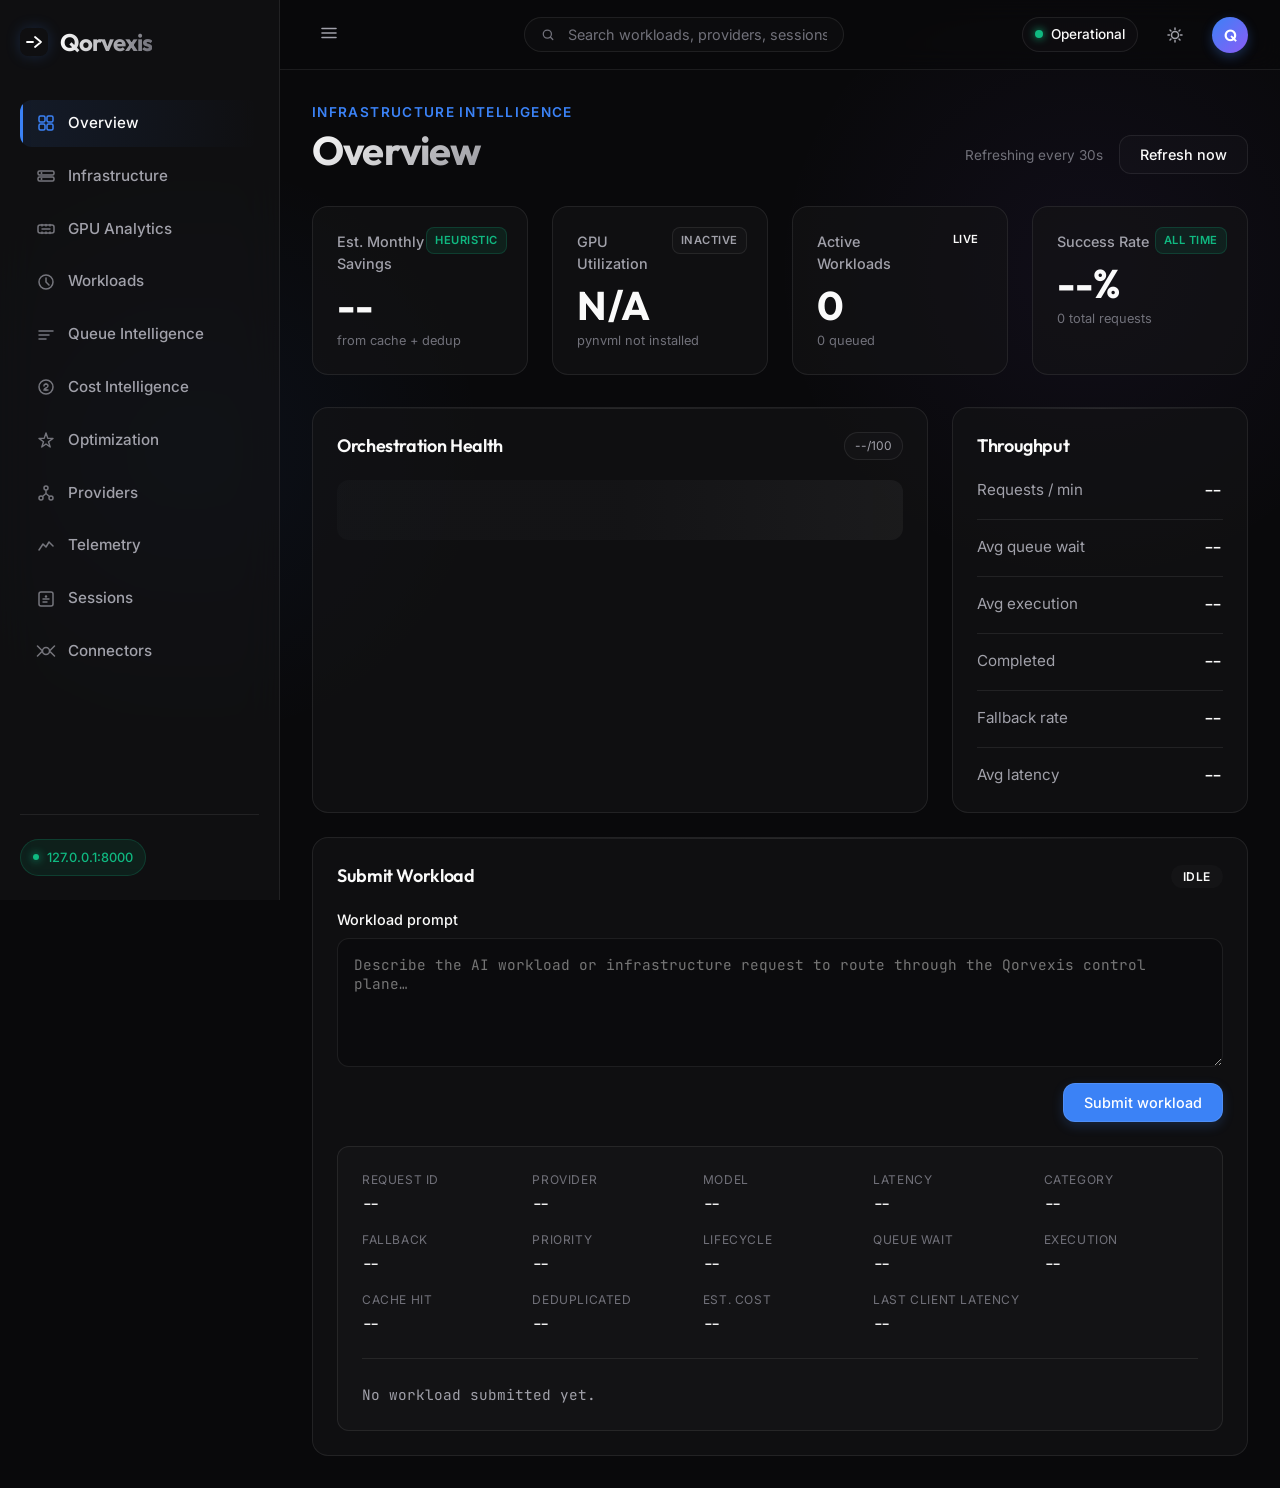
==== commit 46c3dc29: "Implement Phase 8B OpenAI connector integration" ====
--- a/frontend/index.html
+++ b/frontend/index.html
@@ -98,6 +98,12 @@
         </svg>
         <span>Sessions</span>
       </a>
+      <a href="#" class="nav-item" data-section="connectors" id="nav-connectors">
+        <svg class="nav-icon" viewBox="0 0 20 20" fill="none">
+          <path d="M13.5 10a3.5 3.5 0 11-7 0 3.5 3.5 0 017 0zM13.5 10l5-5m-5 5l5 5M6.5 10l-5-5m5 5l-5 5" stroke="currentColor" stroke-width="1.5" stroke-linecap="round" stroke-linejoin="round"/>
+        </svg>
+        <span>Connectors</span>
+      </a>
     </nav>
 
     <div class="sidebar-footer">
@@ -715,6 +721,69 @@
         </div>
       </section>
 
+      <!-- ════════════════════════════════════════════════════════════
+           SECTION: Connectors
+      ═══════════════════════════════════════════════════════════════ -->
+      <section class="view" id="view-connectors">
+        <div class="view-header">
+          <div>
+            <p class="view-eyebrow">Integrations</p>
+            <h1 class="view-title">Connectors</h1>
+          </div>
+        </div>
+
+        <!-- Token Analytics Cards -->
+        <div class="dash-grid dash-grid-4" id="openaiAnalyticsGrid" style="display: none; margin-bottom: 2rem;">
+          <div class="panel kpi-mini">
+            <div class="kpi-mini-label">Total Spend</div>
+            <div class="kpi-mini-value accent-emerald" id="openaiTotalSpend">$0.00</div>
+          </div>
+          <div class="panel kpi-mini">
+            <div class="kpi-mini-label">Est. Monthly Spend</div>
+            <div class="kpi-mini-value accent-yellow" id="openaiMonthlySpend">$0.00</div>
+          </div>
+          <div class="panel kpi-mini">
+            <div class="kpi-mini-label">Most Expensive Model</div>
+            <div class="kpi-mini-value" id="openaiMostExpensive" style="font-size: 1.25rem;">--</div>
+          </div>
+          <div class="panel kpi-mini">
+            <div class="kpi-mini-label">Token Efficiency</div>
+            <div class="kpi-mini-value" id="openaiEfficiency">--%</div>
+          </div>
+        </div>
+
+        <div class="dash-grid dash-grid-2">
+          <!-- OpenAI Connection Panel -->
+          <div class="panel">
+            <div class="panel-header">
+              <h2 class="panel-title">Connect OpenAI</h2>
+              <span class="panel-badge" id="openaiStatusBadge">Disconnected</span>
+            </div>
+            <form id="openaiConnectForm" class="workload-form" style="margin-top: 1rem;">
+              <div class="form-field">
+                <label for="openaiKeyInput" class="form-label" style="display: block; margin-bottom: 0.5rem; font-size: 0.875rem; color: var(--text-muted);">OpenAI API Key</label>
+                <input type="password" id="openaiKeyInput" placeholder="sk-..." required style="width: 100%; padding: 0.75rem; border-radius: 6px; background: rgba(0,0,0,0.2); border: 1px solid var(--border); color: var(--text-primary); font-family: monospace;">
+              </div>
+              <div class="form-actions" style="margin-top: 1.5rem; display: flex; align-items: center; gap: 1rem;">
+                <button type="submit" class="btn-primary" id="openaiSubmitBtn">Connect API</button>
+                <p id="openaiFormMessage" class="form-message" aria-live="polite" style="margin: 0; font-size: 0.875rem;"></p>
+              </div>
+            </form>
+          </div>
+
+          <!-- Connector Health -->
+          <div class="panel" id="connectorHealthPanel" style="display: none;">
+            <div class="panel-header"><h2 class="panel-title">Connector Health</h2></div>
+            <div class="stat-stack" style="margin-top: 1rem;">
+              <div class="stat-row"><span class="stat-label">Status</span><span class="stat-value" id="openaiHealthStatus">--</span></div>
+              <div class="stat-row"><span class="stat-label">Sync Count</span><span class="stat-value" id="openaiSyncCount">--</span></div>
+              <div class="stat-row"><span class="stat-label">Last Synced At</span><span class="stat-value" id="openaiLastSync">--</span></div>
+              <div class="stat-row"><span class="stat-label">Connector ID</span><span class="stat-value muted" id="openaiConnectorId" style="font-family: monospace;">--</span></div>
+            </div>
+          </div>
+        </div>
+      </section>
+
     </main>
   </div>
 
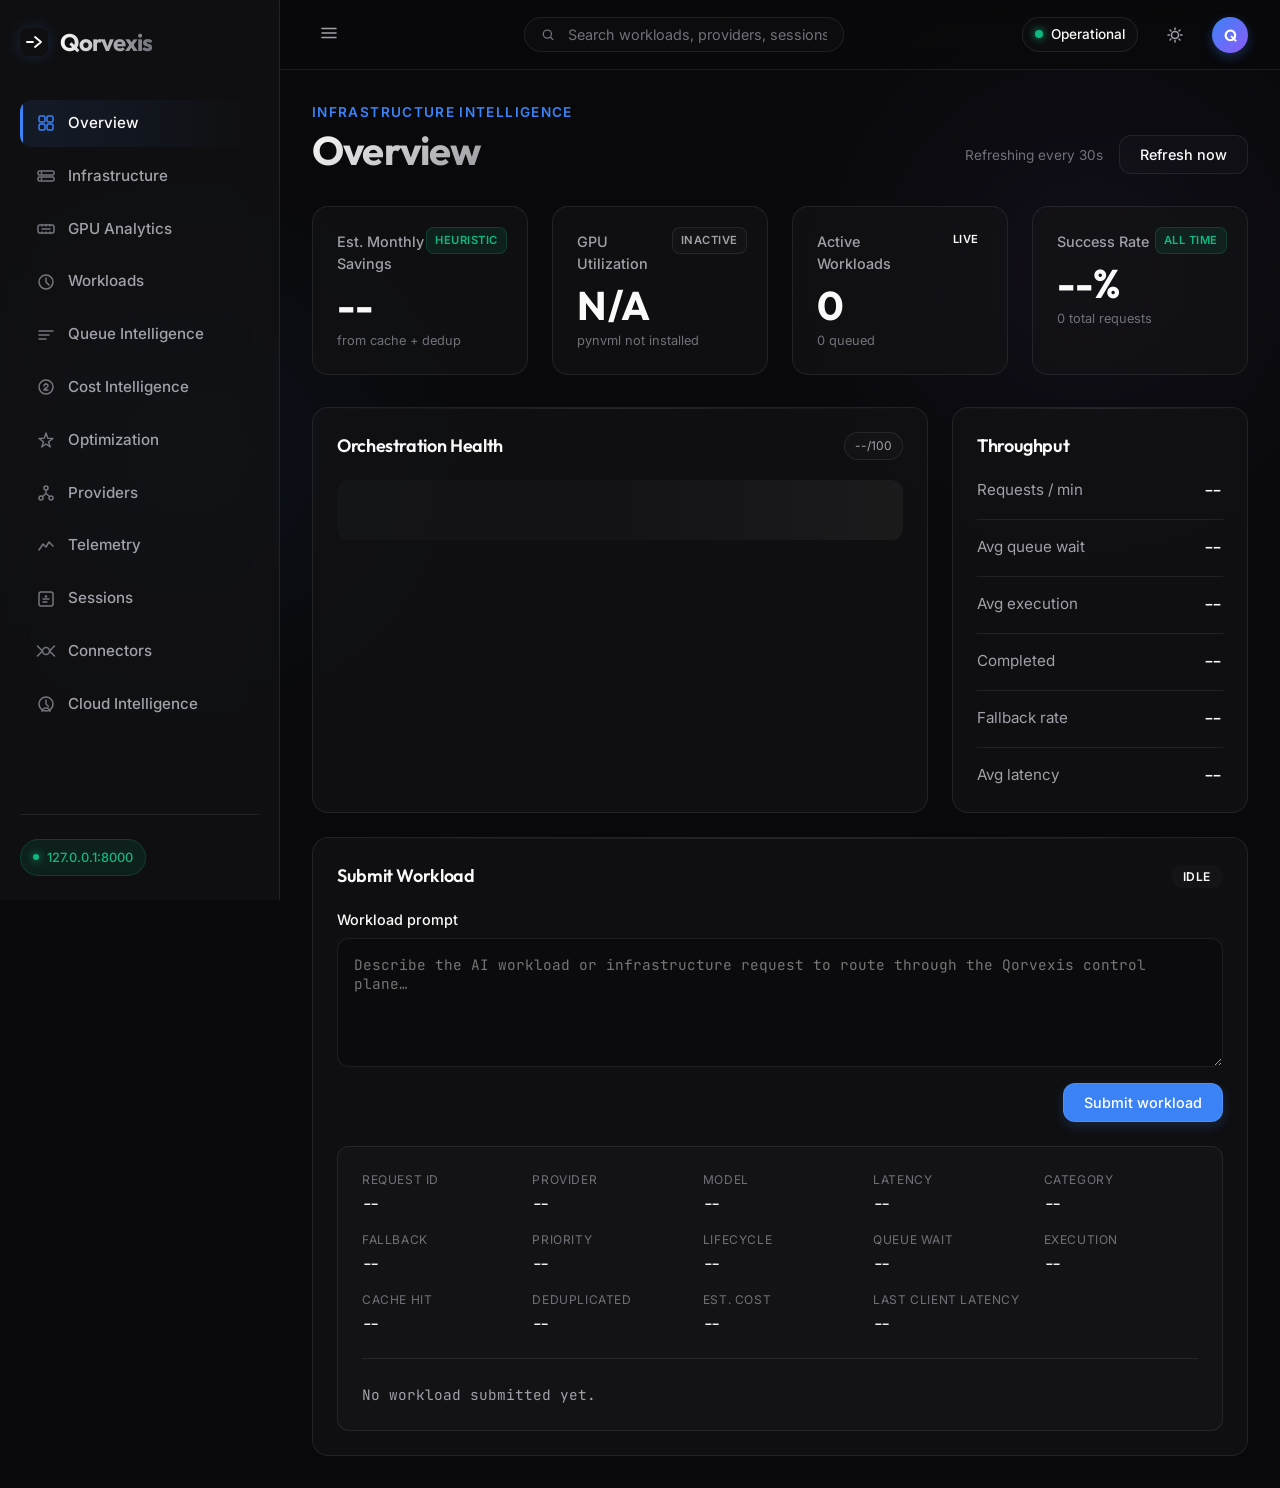
==== commit 7d4f63e4: "Complete Phase 8D AWS infrastructure intelligence connector" ====
--- a/frontend/index.html
+++ b/frontend/index.html
@@ -104,6 +104,14 @@
         </svg>
         <span>Connectors</span>
       </a>
+      <a href="#" class="nav-item" data-section="aws" id="nav-aws">
+        <svg class="nav-icon" viewBox="0 0 20 20" fill="none">
+          <path d="M3 10a7 7 0 1114 0 7 7 0 01-14 0z" stroke="currentColor" stroke-width="1.5"/>
+          <path d="M10 6v4l2.5 2.5" stroke="currentColor" stroke-width="1.4" stroke-linecap="round"/>
+          <path d="M6 17.5c0-2 1.8-3.5 4-3.5s4 1.5 4 3.5" stroke="currentColor" stroke-width="1.4" stroke-linecap="round"/>
+        </svg>
+        <span>Cloud Intelligence</span>
+      </a>
     </nav>
 
     <div class="sidebar-footer">
@@ -784,6 +792,176 @@
         </div>
       </section>
 
+      <!-- ════════════════════════════════════════════════════════════
+           SECTION: AWS Cloud Intelligence — Phase 8D
+      ═══════════════════════════════════════════════════════════════ -->
+      <section class="view" id="view-aws">
+        <div class="view-header">
+          <div>
+            <p class="view-eyebrow">Cloud Infrastructure</p>
+            <h1 class="view-title">AWS Intelligence</h1>
+          </div>
+          <div class="view-meta">
+            <span class="last-refresh-label" id="awsLastSyncLabel">Not connected</span>
+            <button class="btn-secondary" id="awsRefreshBtn">Sync now</button>
+          </div>
+        </div>
+
+        <!-- ── AWS Connect Form + Account Status ───────────────────── -->
+        <div class="dash-grid dash-grid-2" style="margin-bottom: 2rem;">
+
+          <!-- Connect Panel -->
+          <div class="panel" id="awsConnectPanel">
+            <div class="panel-header">
+              <h2 class="panel-title">Connect AWS Account</h2>
+              <span class="panel-badge" id="awsConnectorStatusBadge">Disconnected</span>
+            </div>
+            <form id="awsConnectForm" class="workload-form" style="margin-top: 1rem;">
+              <div class="form-field">
+                <label for="awsAccessKeyInput" class="form-label" style="display:block;margin-bottom:.5rem;font-size:.875rem;color:var(--text-muted);">AWS Access Key ID</label>
+                <input type="text" id="awsAccessKeyInput" placeholder="AKIAIOSFODNN7EXAMPLE" autocomplete="off" style="width:100%;padding:.75rem;border-radius:6px;background:rgba(0,0,0,0.2);border:1px solid var(--border);color:var(--text-primary);font-family:monospace;" />
+              </div>
+              <div class="form-field" style="margin-top:.75rem;">
+                <label for="awsSecretKeyInput" class="form-label" style="display:block;margin-bottom:.5rem;font-size:.875rem;color:var(--text-muted);">AWS Secret Access Key</label>
+                <input type="password" id="awsSecretKeyInput" placeholder="wJalrXUtnFEMI/K7MDENG/bPxRfiCYEXAMPLEKEY" autocomplete="off" style="width:100%;padding:.75rem;border-radius:6px;background:rgba(0,0,0,0.2);border:1px solid var(--border);color:var(--text-primary);font-family:monospace;" />
+              </div>
+              <div class="form-field" style="margin-top:.75rem;">
+                <label for="awsRegionInput" class="form-label" style="display:block;margin-bottom:.5rem;font-size:.875rem;color:var(--text-muted);">AWS Region</label>
+                <select id="awsRegionInput" style="width:100%;padding:.75rem;border-radius:6px;background:rgba(0,0,0,0.2);border:1px solid var(--border);color:var(--text-primary);">
+                  <option value="us-east-1">us-east-1 (N. Virginia)</option>
+                  <option value="us-east-2">us-east-2 (Ohio)</option>
+                  <option value="us-west-1">us-west-1 (N. California)</option>
+                  <option value="us-west-2">us-west-2 (Oregon)</option>
+                  <option value="eu-west-1">eu-west-1 (Ireland)</option>
+                  <option value="eu-west-2">eu-west-2 (London)</option>
+                  <option value="eu-central-1">eu-central-1 (Frankfurt)</option>
+                  <option value="ap-southeast-1">ap-southeast-1 (Singapore)</option>
+                  <option value="ap-northeast-1">ap-northeast-1 (Tokyo)</option>
+                  <option value="ap-south-1">ap-south-1 (Mumbai)</option>
+                </select>
+              </div>
+              <div class="form-field" style="margin-top:.75rem;display:flex;align-items:center;gap:.75rem;">
+                <input type="checkbox" id="awsDemoModeToggle" style="width:16px;height:16px;cursor:pointer;" />
+                <label for="awsDemoModeToggle" style="font-size:.875rem;color:var(--text-muted);cursor:pointer;">Enable Demo Mode (simulated data, no real AWS calls)</label>
+              </div>
+              <div class="form-actions" style="margin-top:1.5rem;display:flex;align-items:center;gap:1rem;">
+                <button type="submit" class="btn-primary" id="awsSubmitBtn">Connect AWS</button>
+                <p id="awsFormMessage" class="form-message" aria-live="polite" style="margin:0;font-size:.875rem;"></p>
+              </div>
+            </form>
+          </div>
+
+          <!-- Account Metadata + Sync State Panel -->
+          <div class="panel" id="awsAccountPanel" style="display:none;">
+            <div class="panel-header">
+              <h2 class="panel-title">Account &amp; Sync Status</h2>
+              <span class="panel-badge" id="awsSyncStatusBadge">idle</span>
+            </div>
+            <div class="stat-stack" style="margin-top:1rem;">
+              <div class="stat-row"><span class="stat-label">Account ID</span><span class="stat-value" id="awsAccountId" style="font-family:monospace;">--</span></div>
+              <div class="stat-row"><span class="stat-label">Alias</span><span class="stat-value" id="awsAccountAlias">--</span></div>
+              <div class="stat-row"><span class="stat-label">Region</span><span class="stat-value" id="awsAccountRegion" style="font-family:monospace;">--</span></div>
+              <div class="stat-row"><span class="stat-label">Last Sync</span><span class="stat-value" id="awsLastSync">--</span></div>
+              <div class="stat-row"><span class="stat-label">Resources Discovered</span><span class="stat-value" id="awsResourcesDiscovered">--</span></div>
+              <div class="stat-row"><span class="stat-label">Successful Syncs</span><span class="stat-value health-ok" id="awsSuccessfulSyncs">--</span></div>
+              <div class="stat-row"><span class="stat-label">Failed Syncs</span><span class="stat-value" id="awsFailedSyncs">--</span></div>
+              <div class="stat-row"><span class="stat-label">Connector ID</span><span class="stat-value muted" id="awsConnectorId" style="font-family:monospace;font-size:.8rem;">--</span></div>
+            </div>
+          </div>
+        </div>
+
+        <!-- ── AWS Infrastructure KPI Row ──────────────────────────── -->
+        <div class="dash-grid dash-grid-4" id="awsKpiGrid" style="margin-bottom:2rem;">
+          <div class="panel kpi-mini">
+            <div class="kpi-mini-label">Monthly Spend</div>
+            <div class="kpi-mini-value accent-yellow" id="awsMonthlySpend">--</div>
+            <div class="kpi-mini-pressure">Cost Explorer</div>
+          </div>
+          <div class="panel kpi-mini">
+            <div class="kpi-mini-label">Daily Spend</div>
+            <div class="kpi-mini-value" id="awsDailySpend">--</div>
+            <div class="kpi-mini-pressure">yesterday</div>
+          </div>
+          <div class="panel kpi-mini">
+            <div class="kpi-mini-label">Active Instances</div>
+            <div class="kpi-mini-value accent-blue" id="awsActiveInstances">--</div>
+            <div class="kpi-mini-pressure" id="awsTotalInstancesSub">-- total</div>
+          </div>
+          <div class="panel kpi-mini">
+            <div class="kpi-mini-label">Underutilized</div>
+            <div class="kpi-mini-value accent-red" id="awsUnderutilized">--</div>
+            <div class="kpi-mini-pressure">CPU &lt; 10%</div>
+          </div>
+          <div class="panel kpi-mini">
+            <div class="kpi-mini-label">Infra Health</div>
+            <div class="kpi-mini-value" id="awsHealthScore">--</div>
+            <div class="progress-bar-track" style="margin-top:.5rem;"><div class="progress-bar-fill" id="awsHealthBar" style="width:0%"></div></div>
+          </div>
+          <div class="panel kpi-mini">
+            <div class="kpi-mini-label">Optimization Score</div>
+            <div class="kpi-mini-value accent-emerald" id="awsOptimizationScore">--</div>
+            <div class="progress-bar-track" style="margin-top:.5rem;"><div class="progress-bar-fill pressure-low" id="awsOptimizationBar" style="width:0%"></div></div>
+          </div>
+          <div class="panel kpi-mini">
+            <div class="kpi-mini-label">Waste Score</div>
+            <div class="kpi-mini-value" id="awsWasteScore">--</div>
+            <div class="kpi-mini-pressure">higher = more waste</div>
+          </div>
+          <div class="panel kpi-mini">
+            <div class="kpi-mini-label">Est. Monthly Savings</div>
+            <div class="kpi-mini-value accent-emerald" id="awsEstimatedSavings">--</div>
+            <div class="kpi-mini-pressure">from recommendations</div>
+          </div>
+        </div>
+
+        <!-- ── AWS Optimization Center + Cost Analytics ─────────────── -->
+        <div class="dash-grid dash-grid-2" style="margin-bottom:2rem;">
+
+          <!-- Optimization Recommendations -->
+          <div class="panel">
+            <div class="panel-header">
+              <h2 class="panel-title">AWS Optimization Center</h2>
+              <span class="panel-badge" id="awsRecCount">0 recommendations</span>
+            </div>
+            <div id="awsRecommendationsList" class="data-list" style="margin-top:1rem;">
+              <span class="empty-state">Connect an AWS account to see optimization recommendations.</span>
+            </div>
+          </div>
+
+          <!-- Cost Breakdown -->
+          <div class="panel">
+            <div class="panel-header">
+              <h2 class="panel-title">Service Cost Breakdown</h2>
+              <span class="panel-badge" id="awsSpendTrend">--</span>
+            </div>
+            <div class="stat-stack" id="awsCostBreakdown" style="margin-top:1rem;">
+              <span class="empty-state">Cost data unavailable.</span>
+            </div>
+          </div>
+        </div>
+
+        <!-- ── Cloud Infrastructure Analytics ───────────────────────── -->
+        <div class="dash-grid dash-grid-2">
+          <div class="panel">
+            <div class="panel-header">
+              <h2 class="panel-title">EC2 Instance Fleet</h2>
+            </div>
+            <div id="awsInstanceList" class="data-list" style="margin-top:1rem;max-height:320px;overflow-y:auto;">
+              <span class="empty-state">No instance data yet.</span>
+            </div>
+          </div>
+          <div class="panel">
+            <div class="panel-header">
+              <h2 class="panel-title">Cloud Infrastructure Analytics</h2>
+            </div>
+            <div class="stat-stack" id="awsAnalyticsPanel" style="margin-top:1rem;">
+              <span class="empty-state">Connect an AWS account to see analytics.</span>
+            </div>
+          </div>
+        </div>
+
+      </section>
+
     </main>
   </div>
 
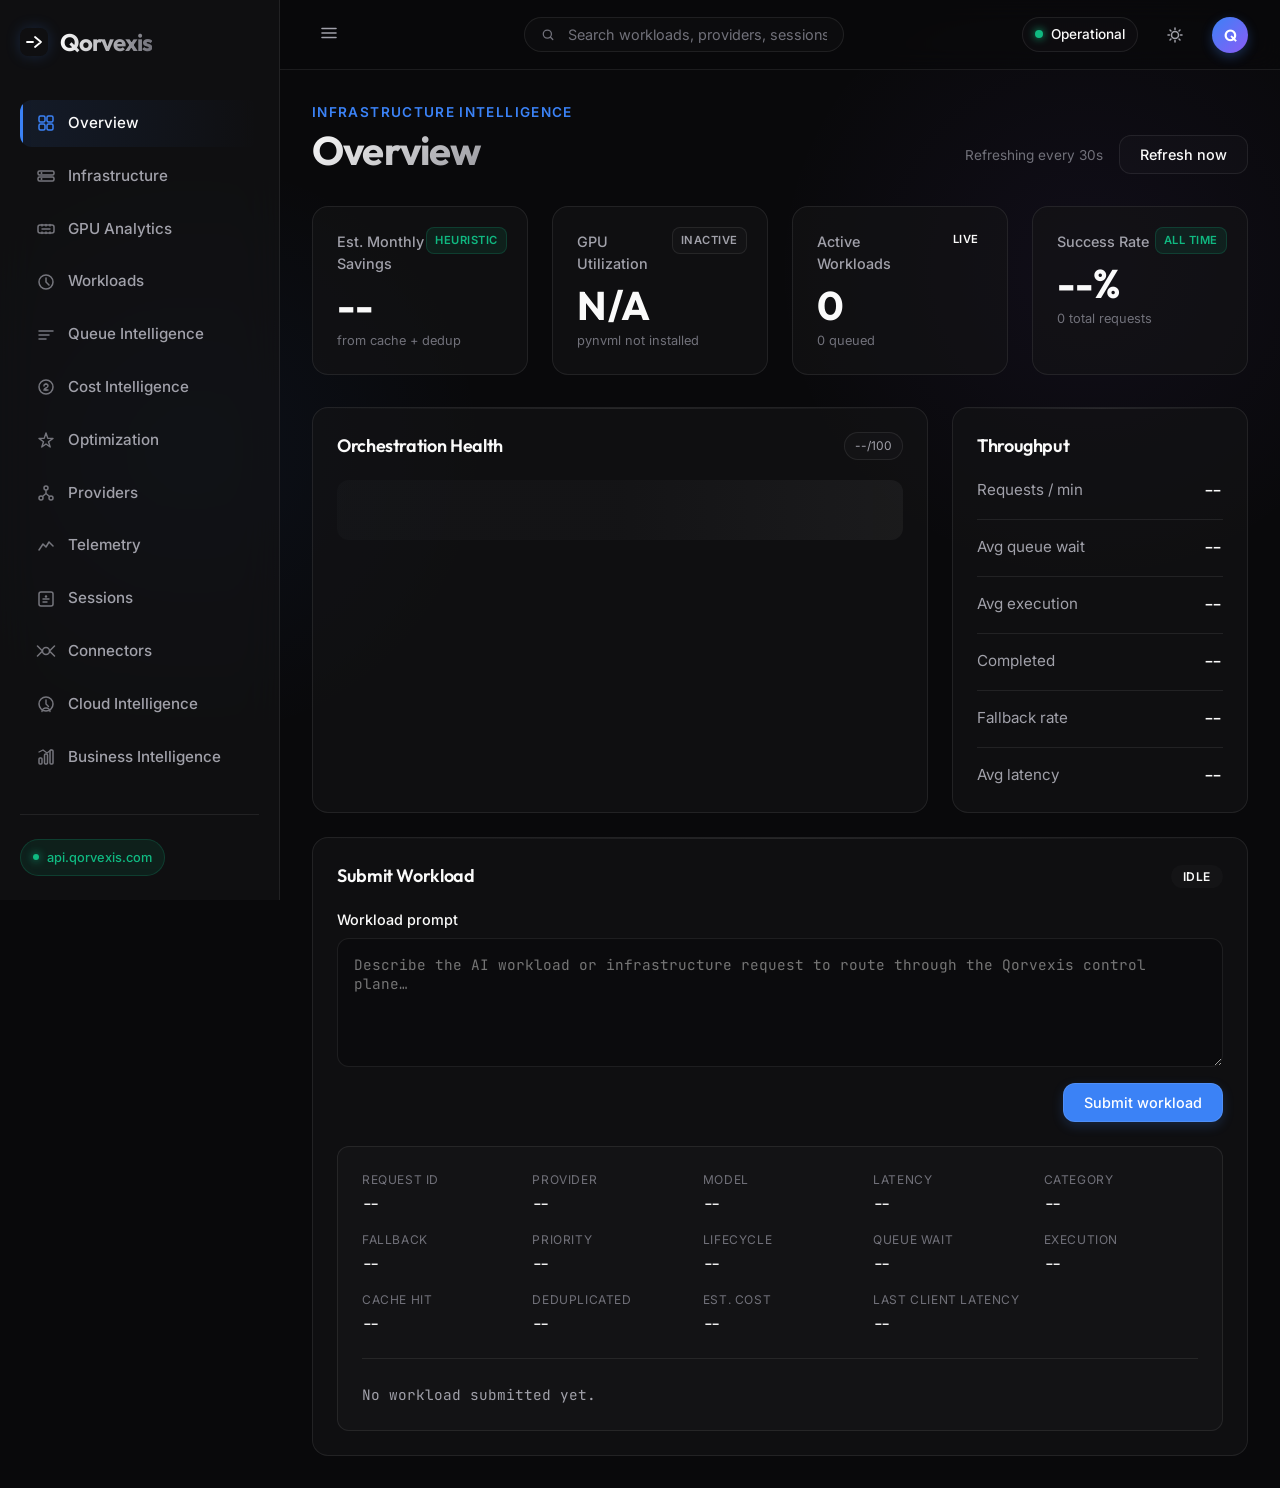
==== commit 6c02064e: "release: phase10b production ready" ====
--- a/frontend/index.html
+++ b/frontend/index.html
@@ -112,12 +112,22 @@
         </svg>
         <span>Cloud Intelligence</span>
       </a>
+      <a href="#" class="nav-item" data-section="business" id="nav-business">
+        <svg class="nav-icon" viewBox="0 0 20 20" fill="none">
+          <rect x="3" y="11" width="3" height="6" rx="1" stroke="currentColor" stroke-width="1.5"/>
+          <rect x="8.5" y="7" width="3" height="10" rx="1" stroke="currentColor" stroke-width="1.5"/>
+          <rect x="14" y="3" width="3" height="14" rx="1" stroke="currentColor" stroke-width="1.5"/>
+          <path d="M3 5l4-2 4 3 4-3" stroke="currentColor" stroke-width="1.3" stroke-linecap="round" stroke-linejoin="round"/>
+        </svg>
+        <span>Business Intelligence</span>
+      </a>
     </nav>
+
 
     <div class="sidebar-footer">
       <div class="env-badge">
         <span class="env-dot"></span>
-        <span id="apiTarget">localhost</span>
+        <span id="apiTarget">api.qorvexis.com</span>
       </div>
     </div>
   </aside>
@@ -962,6 +972,245 @@
 
       </section>
 
+      <!-- ════════════════════════════════════════════════════════════
+           SECTION: Providers
+      ═══════════════════════════════════════════════════════════════ -->
+      <section class="view" id="view-providers" style="display:none;">
+        <div class="view-header">
+          <div>
+            <p class="view-eyebrow">Multi-Provider Intelligence</p>
+            <h1 class="view-title">AI Providers</h1>
+          </div>
+          <div class="view-meta">
+            <button class="btn-secondary" id="providersRefreshBtn">Sync now</button>
+          </div>
+        </div>
+
+        <!-- ── Provider KPI Row ──────────────────────────── -->
+        <div class="dash-grid dash-grid-4" id="providersKpiGrid" style="margin-bottom:2rem;">
+          <div class="panel kpi-mini">
+            <div class="kpi-mini-label">Total AI Spend</div>
+            <div class="kpi-mini-value accent-yellow" id="providerTotalSpend">--</div>
+            <div class="kpi-mini-pressure">all time</div>
+          </div>
+          <div class="panel kpi-mini">
+            <div class="kpi-mini-label">Active Providers</div>
+            <div class="kpi-mini-value accent-blue" id="providerActiveCount">--</div>
+            <div class="kpi-mini-pressure">connected</div>
+          </div>
+          <div class="panel kpi-mini">
+            <div class="kpi-mini-label">Top Provider</div>
+            <div class="kpi-mini-value" id="providerTopName" style="text-transform: capitalize;">--</div>
+            <div class="kpi-mini-pressure">by volume</div>
+          </div>
+          <div class="panel kpi-mini">
+            <div class="kpi-mini-label">Optimization Score</div>
+            <div class="kpi-mini-value accent-emerald" id="providerOptScore">--</div>
+            <div class="kpi-mini-pressure">routing efficiency</div>
+          </div>
+        </div>
+
+        <!-- ── Provider Visibility Matrix (Phase 10A) ─────────────── -->
+        <div class="panel" style="margin-bottom:2rem;">
+          <div class="panel-header">
+            <h2 class="panel-title">Provider Telemetry Visibility</h2>
+            <span class="panel-badge" id="visibilitySyncStatus">Idle</span>
+          </div>
+          <div class="table-container" style="margin-top:1rem;overflow-x:auto;">
+            <table class="data-table" style="width:100%;text-align:left;border-collapse:collapse;">
+              <thead>
+                <tr style="border-bottom:1px solid var(--border);color:var(--text-muted);font-size:.875rem;">
+                  <th style="padding:1rem .5rem;">Provider</th>
+                  <th style="padding:1rem .5rem;">Visibility</th>
+                  <th style="padding:1rem .5rem;">Source</th>
+                  <th style="padding:1rem .5rem;">Confidence</th>
+                  <th style="padding:1rem .5rem;">Records</th>
+                  <th style="padding:1rem .5rem;">Last Sync</th>
+                  <th style="padding:1rem .5rem;">Limitation</th>
+                </tr>
+              </thead>
+              <tbody id="providerVisibilityTable">
+                <tr><td colspan="7" class="empty-state">No telemetry visibility data available.</td></tr>
+              </tbody>
+            </table>
+          </div>
+        </div>
+
+        <!-- ── Provider Comparison Matrix ─────────────── -->
+        <div class="panel" style="margin-bottom:2rem;">
+          <div class="panel-header">
+            <h2 class="panel-title">Provider Comparison Matrix</h2>
+          </div>
+          <div class="table-container" style="margin-top:1rem;overflow-x:auto;">
+            <table class="data-table" style="width:100%;text-align:left;border-collapse:collapse;">
+              <thead>
+                <tr style="border-bottom:1px solid var(--border);color:var(--text-muted);font-size:.875rem;">
+                  <th style="padding:1rem .5rem;">Provider</th>
+                  <th style="padding:1rem .5rem;">Spend</th>
+                  <th style="padding:1rem .5rem;">Requests</th>
+                  <th style="padding:1rem .5rem;">Avg Latency</th>
+                  <th style="padding:1rem .5rem;">Est. Cost per 1K</th>
+                  <th style="padding:1rem .5rem;">Efficiency</th>
+                </tr>
+              </thead>
+              <tbody id="providerComparisonTable">
+                <tr><td colspan="6" class="empty-state">No provider data available.</td></tr>
+              </tbody>
+            </table>
+          </div>
+        </div>
+
+        <!-- ── Optimization Center ─────────────── -->
+        <div class="dash-grid dash-grid-2" style="margin-bottom:2rem;">
+          <div class="panel">
+            <div class="panel-header">
+              <h2 class="panel-title">Optimization Center</h2>
+              <span class="panel-badge" id="providerRecCount">0 recommendations</span>
+            </div>
+            <div id="providerRecommendationsList" class="data-list" style="margin-top:1rem;">
+              <span class="empty-state">No optimization opportunities detected.</span>
+            </div>
+          </div>
+
+          <div class="panel">
+            <div class="panel-header">
+              <h2 class="panel-title">Workload Attribution</h2>
+            </div>
+            <div id="providerWorkloadsList" class="data-list" style="margin-top:1rem;">
+              <span class="empty-state">No workload data available.</span>
+            </div>
+          </div>
+        </div>
+      </section>
+
+      <!-- ════════════════════════════════════════════════════════════
+           SECTION: Business Intelligence — Phase 10
+      ═══════════════════════════════════════════════════════════════ -->
+      <section class="view" id="view-business">
+        <div class="view-header">
+          <div>
+            <p class="view-eyebrow">Business Attribution</p>
+            <h1 class="view-title">Business Intelligence</h1>
+          </div>
+          <div class="view-meta">
+            <span class="last-refresh-label">Real traffic analytics</span>
+            <button class="btn-secondary" id="bizRefreshBtn">Sync now</button>
+          </div>
+        </div>
+
+        <!-- ── Executive KPI Row ──────────────────────────────────────── -->
+        <div class="dash-grid dash-grid-4" style="margin-bottom:2rem;">
+          <div class="panel kpi-mini">
+            <div class="kpi-mini-label">Total AI Spend</div>
+            <div class="kpi-mini-value accent-yellow" id="bizTotalSpend">--</div>
+            <div class="kpi-mini-pressure">deduplicated true cost</div>
+          </div>
+          <div class="panel kpi-mini">
+            <div class="kpi-mini-label">Gateway Spend</div>
+            <div class="kpi-mini-value accent-blue" id="bizGatewaySpend">--</div>
+            <div class="kpi-mini-pressure" id="bizGatewayRequests">-- requests</div>
+          </div>
+          <div class="panel kpi-mini">
+            <div class="kpi-mini-label">Provider Spend</div>
+            <div class="kpi-mini-value accent-emerald" id="bizProviderSpend">--</div>
+            <div class="kpi-mini-pressure">from API sync</div>
+          </div>
+          <div class="panel kpi-mini">
+            <div class="kpi-mini-label">Observed Spend</div>
+            <div class="kpi-mini-value" id="bizObservedSpend">--</div>
+            <div class="kpi-mini-pressure">gateway + token usage</div>
+          </div>
+        </div>
+        
+        <div class="dash-grid dash-grid-2" style="margin-bottom:2rem;">
+          <div class="panel kpi-mini">
+            <div class="kpi-mini-label">Top Cost Driver</div>
+            <div class="kpi-mini-value" id="bizTopCostDriver" style="font-size:1rem;">--</div>
+            <div class="kpi-mini-pressure">by workload</div>
+          </div>
+          <div class="panel kpi-mini">
+            <div class="kpi-mini-label">Savings Opportunity</div>
+            <div class="kpi-mini-value accent-emerald" id="bizSavingsOpp">--</div>
+            <div class="kpi-mini-pressure">deterministic rules</div>
+          </div>
+        </div>
+
+        <!-- ── Spend Forecast Row ─────────────────────────────────────── -->
+        <div class="panel" style="margin-bottom:2rem;">
+          <div class="panel-header">
+            <h2 class="panel-title">Spend Forecast</h2>
+            <span class="panel-badge" id="bizForecastConfidence">--</span>
+          </div>
+          <div class="dash-grid dash-grid-4" style="margin-top:1.25rem;gap:1rem;">
+            <div style="text-align:center;padding:1rem;background:rgba(255,255,255,0.03);border-radius:8px;">
+              <div style="font-size:.75rem;color:var(--text-muted);text-transform:uppercase;letter-spacing:.06em;margin-bottom:.5rem;">Avg Daily</div>
+              <div style="font-size:1.5rem;font-weight:700;" id="bizAvgDaily">--</div>
+            </div>
+            <div style="text-align:center;padding:1rem;background:rgba(255,255,255,0.03);border-radius:8px;">
+              <div style="font-size:.75rem;color:var(--text-muted);text-transform:uppercase;letter-spacing:.06em;margin-bottom:.5rem;">7-Day Forecast</div>
+              <div style="font-size:1.5rem;font-weight:700;" id="bizForecast7d">--</div>
+            </div>
+            <div style="text-align:center;padding:1rem;background:rgba(255,255,255,0.03);border-radius:8px;">
+              <div style="font-size:.75rem;color:var(--text-muted);text-transform:uppercase;letter-spacing:.06em;margin-bottom:.5rem;">30-Day Forecast</div>
+              <div style="font-size:1.5rem;font-weight:700;color:var(--accent);" id="bizForecast30d">--</div>
+            </div>
+            <div style="text-align:center;padding:1rem;background:rgba(255,255,255,0.03);border-radius:8px;">
+              <div style="font-size:.75rem;color:var(--text-muted);text-transform:uppercase;letter-spacing:.06em;margin-bottom:.5rem;">90-Day Forecast</div>
+              <div style="font-size:1.5rem;font-weight:700;" id="bizForecast90d">--</div>
+            </div>
+          </div>
+          <div style="margin-top:1rem;font-size:.8rem;color:var(--text-muted);">
+            Trend: <span id="bizTrendDir" style="font-weight:600;">--</span> &nbsp;|&nbsp;
+            Based on <span id="bizDataPoints">0</span> days of data
+          </div>
+        </div>
+
+        <!-- ── Workloads + Recommendations ───────────────────────────── -->
+        <div class="dash-grid dash-grid-2" style="margin-bottom:2rem;">
+          <div class="panel">
+            <div class="panel-header">
+              <h2 class="panel-title">Workload Attribution</h2>
+              <span class="panel-badge" id="bizWorkloadCount">0 workloads</span>
+            </div>
+            <div id="bizWorkloadList" class="data-list" style="margin-top:1rem;max-height:360px;overflow-y:auto;">
+              <span class="empty-state">Route requests through the AI Gateway with <code>workload_id</code> to unlock attribution.</span>
+            </div>
+          </div>
+          <div class="panel">
+            <div class="panel-header">
+              <h2 class="panel-title">Optimization Recommendations</h2>
+              <span class="panel-badge" id="bizRecCount">0 recommendations</span>
+            </div>
+            <div id="bizRecList" class="data-list" style="margin-top:1rem;max-height:360px;overflow-y:auto;">
+              <span class="empty-state">No recommendations yet.</span>
+            </div>
+          </div>
+        </div>
+
+        <!-- ── Teams + Customers ──────────────────────────────────────── -->
+        <div class="dash-grid dash-grid-2">
+          <div class="panel">
+            <div class="panel-header">
+              <h2 class="panel-title">Team Attribution</h2>
+              <span class="panel-badge" id="bizTeamCount">0 teams</span>
+            </div>
+            <div id="bizTeamList" class="data-list" style="margin-top:1rem;max-height:320px;overflow-y:auto;">
+              <span class="empty-state">Tag requests with <code>team_id</code> via the AI Gateway to see team spend.</span>
+            </div>
+          </div>
+          <div class="panel">
+            <div class="panel-header">
+              <h2 class="panel-title">Customer Attribution</h2>
+              <span class="panel-badge" id="bizCustomerCount">0 customers</span>
+            </div>
+            <div id="bizCustomerList" class="data-list" style="margin-top:1rem;max-height:320px;overflow-y:auto;">
+              <span class="empty-state">Tag requests with <code>customer_id</code> via the AI Gateway to track per-customer costs.</span>
+            </div>
+          </div>
+        </div>
+
+      </section>
+
     </main>
   </div>
 
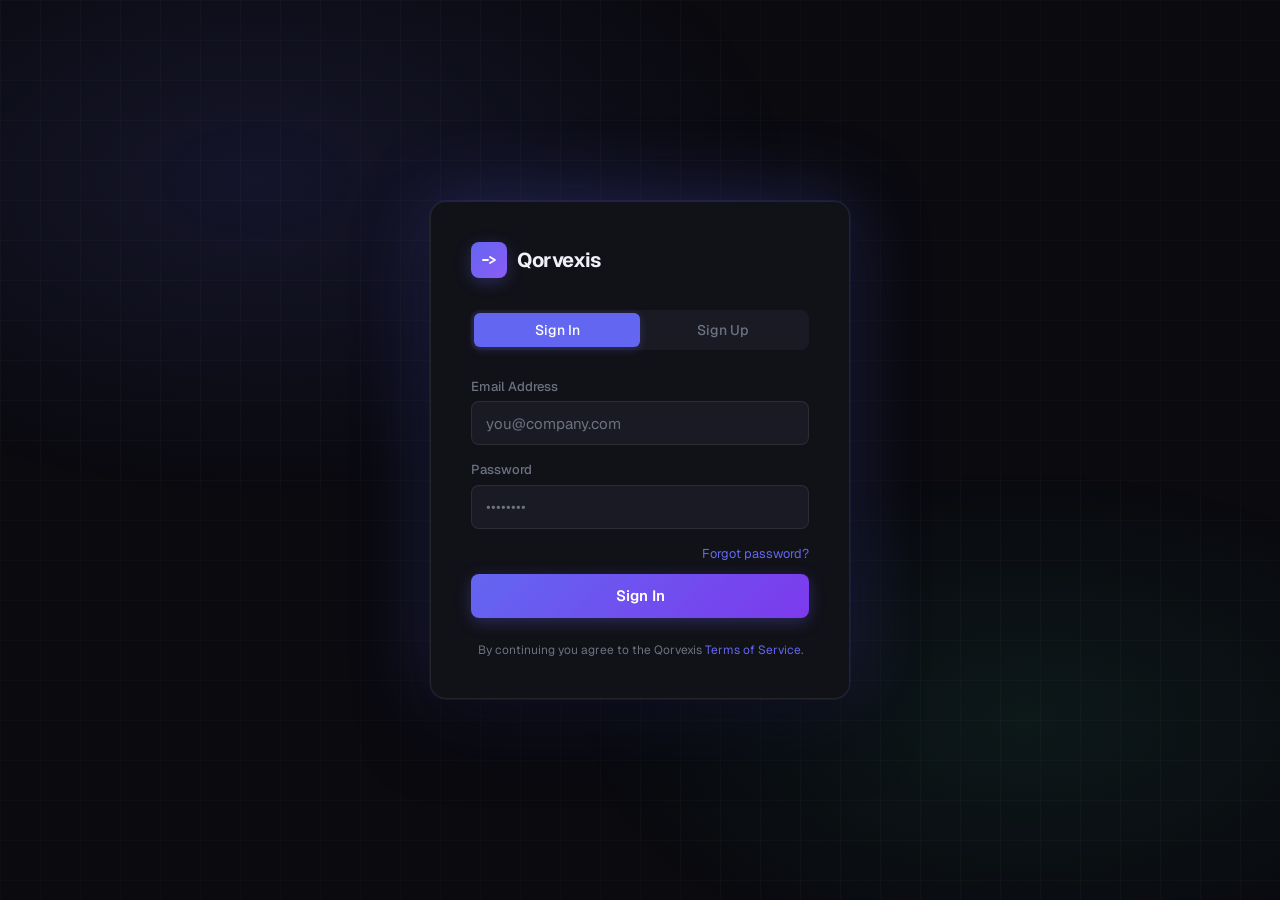
==== commit e3b7f229: "feat: phase10c authentication organizations rbac and tenant isolation" ====
--- a/frontend/index.html
+++ b/frontend/index.html
@@ -167,7 +167,37 @@
           </svg>
         </button>
 
-        <div class="avatar" aria-label="User profile">Q</div>
+        <div class="user-menu-wrapper" id="userMenuWrapper" style="position:relative;">
+          <button class="user-menu-trigger" id="userMenuTrigger" aria-haspopup="true" aria-expanded="false" style="display:flex;align-items:center;gap:8px;background:transparent;border:1px solid var(--border);border-radius:8px;padding:5px 10px 5px 6px;cursor:pointer;color:var(--text-primary);font-family:inherit;font-size:0.8125rem;transition:background 0.15s;">
+            <div class="avatar" id="userAvatar" style="width:28px;height:28px;font-size:0.75rem;">Q</div>
+            <div style="text-align:left;line-height:1.2;">
+              <div id="userDisplayName" style="font-weight:600;font-size:0.8125rem;">Loading…</div>
+              <div id="userRoleBadge" style="font-size:0.7rem;color:var(--text-muted);">—</div>
+            </div>
+            <svg width="12" height="12" viewBox="0 0 12 12" fill="none" style="margin-left:2px;opacity:0.5;"><path d="M2 4l4 4 4-4" stroke="currentColor" stroke-width="1.5" stroke-linecap="round" stroke-linejoin="round"/></svg>
+          </button>
+
+          <div id="userDropdown" style="display:none;position:absolute;top:calc(100% + 8px);right:0;min-width:220px;background:var(--surface);border:1px solid var(--border);border-radius:10px;box-shadow:0 16px 40px rgba(0,0,0,0.5);z-index:1000;overflow:hidden;">
+            <div style="padding:12px 14px;border-bottom:1px solid var(--border);">
+              <div style="font-weight:600;font-size:0.875rem;" id="dropdownName">—</div>
+              <div style="font-size:0.75rem;color:var(--text-muted);margin-top:2px;" id="dropdownEmail">—</div>
+              <div style="margin-top:6px;display:flex;align-items:center;gap:6px;">
+                <span class="panel-badge health-ok" id="dropdownRole" style="font-size:0.7rem;">—</span>
+                <span style="font-size:0.7rem;color:var(--text-muted);" id="dropdownOrg">No org</span>
+              </div>
+            </div>
+            <div style="padding:6px;">
+              <button onclick="navigateTo('settings')" style="width:100%;text-align:left;padding:8px 10px;background:transparent;border:none;color:var(--text-primary);font-family:inherit;font-size:0.8125rem;border-radius:6px;cursor:pointer;display:flex;align-items:center;gap:8px;" onmouseover="this.style.background='rgba(255,255,255,0.05)'" onmouseout="this.style.background='transparent'">
+                <svg width="14" height="14" viewBox="0 0 16 16" fill="none"><circle cx="8" cy="6" r="2.5" stroke="currentColor" stroke-width="1.4"/><path d="M3 13c0-2.8 2.2-5 5-5s5 2.2 5 5" stroke="currentColor" stroke-width="1.4" stroke-linecap="round"/></svg>
+                Organization Settings
+              </button>
+              <button onclick="signOut()" style="width:100%;text-align:left;padding:8px 10px;background:transparent;border:none;color:#f87171;font-family:inherit;font-size:0.8125rem;border-radius:6px;cursor:pointer;display:flex;align-items:center;gap:8px;" onmouseover="this.style.background='rgba(248,113,113,0.08)'" onmouseout="this.style.background='transparent'">
+                <svg width="14" height="14" viewBox="0 0 16 16" fill="none"><path d="M6 2H3a1 1 0 00-1 1v10a1 1 0 001 1h3M10 11l3-3-3-3M13 8H6" stroke="currentColor" stroke-width="1.4" stroke-linecap="round" stroke-linejoin="round"/></svg>
+                Sign Out
+              </button>
+            </div>
+          </div>
+        </div>
       </div>
     </header>
 
@@ -770,7 +800,7 @@
           </div>
         </div>
 
-        <div class="dash-grid dash-grid-2">
+        <div class="dash-grid dash-grid-2" style="margin-bottom: 2rem;">
           <!-- OpenAI Connection Panel -->
           <div class="panel">
             <div class="panel-header">
@@ -791,12 +821,99 @@
 
           <!-- Connector Health -->
           <div class="panel" id="connectorHealthPanel" style="display: none;">
-            <div class="panel-header"><h2 class="panel-title">Connector Health</h2></div>
+            <div class="panel-header"><h2 class="panel-title">OpenAI Health</h2></div>
             <div class="stat-stack" style="margin-top: 1rem;">
               <div class="stat-row"><span class="stat-label">Status</span><span class="stat-value" id="openaiHealthStatus">--</span></div>
               <div class="stat-row"><span class="stat-label">Sync Count</span><span class="stat-value" id="openaiSyncCount">--</span></div>
               <div class="stat-row"><span class="stat-label">Last Synced At</span><span class="stat-value" id="openaiLastSync">--</span></div>
               <div class="stat-row"><span class="stat-label">Connector ID</span><span class="stat-value muted" id="openaiConnectorId" style="font-family: monospace;">--</span></div>
+            </div>
+          </div>
+        </div>
+
+        <div class="dash-grid dash-grid-2" style="margin-bottom: 2rem;">
+          <!-- Groq Connection Panel -->
+          <div class="panel">
+            <div class="panel-header">
+              <h2 class="panel-title">Connect Groq</h2>
+              <span class="panel-badge" id="groqStatusBadge">Disconnected</span>
+            </div>
+            <form id="groqConnectForm" class="workload-form" style="margin-top: 1rem;">
+              <div class="form-field">
+                <label for="groqKeyInput" class="form-label" style="display: block; margin-bottom: 0.5rem; font-size: 0.875rem; color: var(--text-muted);">Groq API Key</label>
+                <input type="password" id="groqKeyInput" placeholder="gsk_..." required style="width: 100%; padding: 0.75rem; border-radius: 6px; background: rgba(0,0,0,0.2); border: 1px solid var(--border); color: var(--text-primary); font-family: monospace;">
+              </div>
+              <div class="form-actions" style="margin-top: 1.5rem; display: flex; align-items: center; gap: 1rem;">
+                <button type="submit" class="btn-primary" id="groqSubmitBtn">Connect API</button>
+                <p id="groqFormMessage" class="form-message" aria-live="polite" style="margin: 0; font-size: 0.875rem;"></p>
+              </div>
+            </form>
+          </div>
+
+          <!-- Groq Health -->
+          <div class="panel" id="groqHealthPanel" style="display: none;">
+            <div class="panel-header"><h2 class="panel-title">Groq Health</h2></div>
+            <div class="stat-stack" style="margin-top: 1rem;">
+              <div class="stat-row"><span class="stat-label">Status</span><span class="stat-value" id="groqHealthStatus">--</span></div>
+              <div class="stat-row"><span class="stat-label">Connector ID</span><span class="stat-value muted" id="groqConnectorId" style="font-family: monospace;">--</span></div>
+            </div>
+          </div>
+        </div>
+
+        <div class="dash-grid dash-grid-2" style="margin-bottom: 2rem;">
+          <!-- Gemini Connection Panel -->
+          <div class="panel">
+            <div class="panel-header">
+              <h2 class="panel-title">Connect Gemini</h2>
+              <span class="panel-badge" id="geminiStatusBadge">Disconnected</span>
+            </div>
+            <form id="geminiConnectForm" class="workload-form" style="margin-top: 1rem;">
+              <div class="form-field">
+                <label for="geminiKeyInput" class="form-label" style="display: block; margin-bottom: 0.5rem; font-size: 0.875rem; color: var(--text-muted);">Gemini API Key</label>
+                <input type="password" id="geminiKeyInput" placeholder="AIza..." required style="width: 100%; padding: 0.75rem; border-radius: 6px; background: rgba(0,0,0,0.2); border: 1px solid var(--border); color: var(--text-primary); font-family: monospace;">
+              </div>
+              <div class="form-actions" style="margin-top: 1.5rem; display: flex; align-items: center; gap: 1rem;">
+                <button type="submit" class="btn-primary" id="geminiSubmitBtn">Connect API</button>
+                <p id="geminiFormMessage" class="form-message" aria-live="polite" style="margin: 0; font-size: 0.875rem;"></p>
+              </div>
+            </form>
+          </div>
+
+          <!-- Gemini Health -->
+          <div class="panel" id="geminiHealthPanel" style="display: none;">
+            <div class="panel-header"><h2 class="panel-title">Gemini Health</h2></div>
+            <div class="stat-stack" style="margin-top: 1rem;">
+              <div class="stat-row"><span class="stat-label">Status</span><span class="stat-value" id="geminiHealthStatus">--</span></div>
+              <div class="stat-row"><span class="stat-label">Connector ID</span><span class="stat-value muted" id="geminiConnectorId" style="font-family: monospace;">--</span></div>
+            </div>
+          </div>
+        </div>
+
+        <div class="dash-grid dash-grid-2" style="margin-bottom: 2rem;">
+          <!-- OpenRouter Connection Panel -->
+          <div class="panel">
+            <div class="panel-header">
+              <h2 class="panel-title">Connect OpenRouter</h2>
+              <span class="panel-badge" id="openrouterStatusBadge">Disconnected</span>
+            </div>
+            <form id="openrouterConnectForm" class="workload-form" style="margin-top: 1rem;">
+              <div class="form-field">
+                <label for="openrouterKeyInput" class="form-label" style="display: block; margin-bottom: 0.5rem; font-size: 0.875rem; color: var(--text-muted);">OpenRouter API Key</label>
+                <input type="password" id="openrouterKeyInput" placeholder="sk-or-v1-..." required style="width: 100%; padding: 0.75rem; border-radius: 6px; background: rgba(0,0,0,0.2); border: 1px solid var(--border); color: var(--text-primary); font-family: monospace;">
+              </div>
+              <div class="form-actions" style="margin-top: 1.5rem; display: flex; align-items: center; gap: 1rem;">
+                <button type="submit" class="btn-primary" id="openrouterSubmitBtn">Connect API</button>
+                <p id="openrouterFormMessage" class="form-message" aria-live="polite" style="margin: 0; font-size: 0.875rem;"></p>
+              </div>
+            </form>
+          </div>
+
+          <!-- OpenRouter Health -->
+          <div class="panel" id="openrouterHealthPanel" style="display: none;">
+            <div class="panel-header"><h2 class="panel-title">OpenRouter Health</h2></div>
+            <div class="stat-stack" style="margin-top: 1rem;">
+              <div class="stat-row"><span class="stat-label">Status</span><span class="stat-value" id="openrouterHealthStatus">--</span></div>
+              <div class="stat-row"><span class="stat-label">Connector ID</span><span class="stat-value muted" id="openrouterConnectorId" style="font-family: monospace;">--</span></div>
             </div>
           </div>
         </div>
